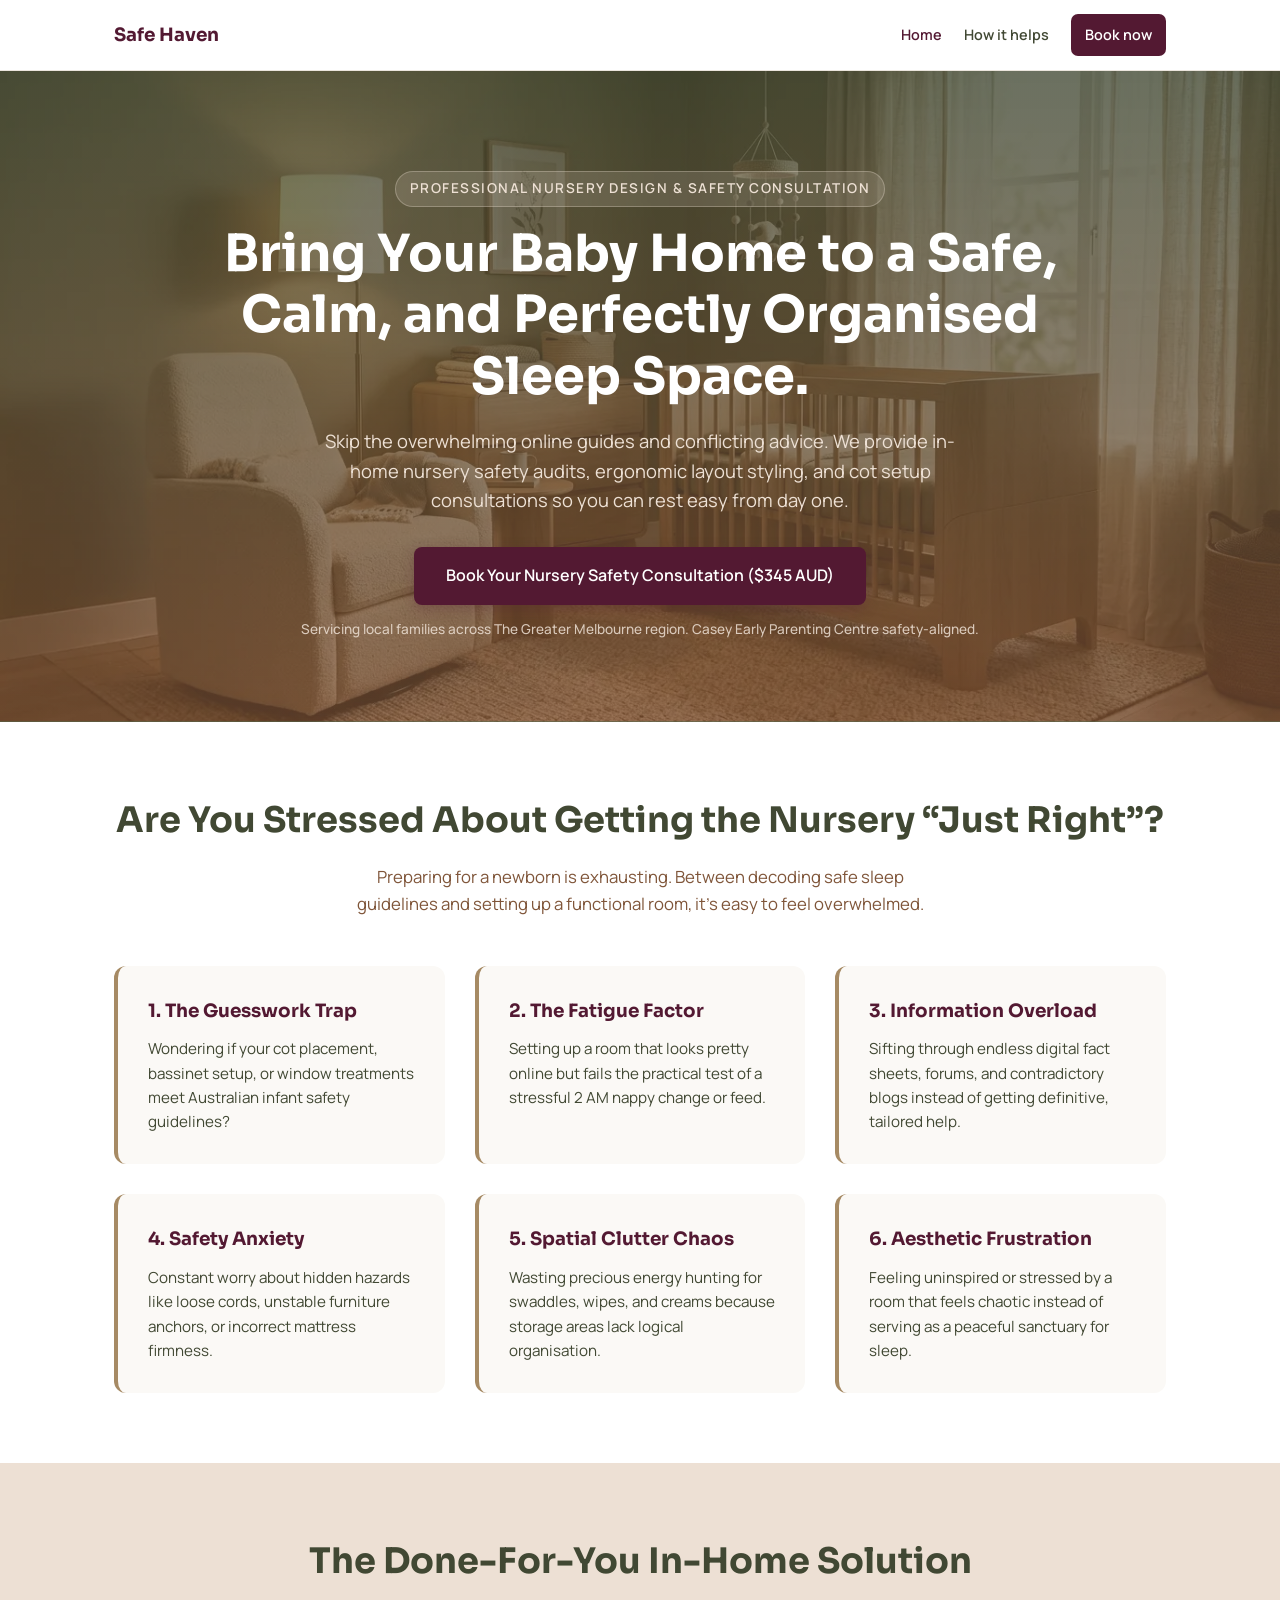
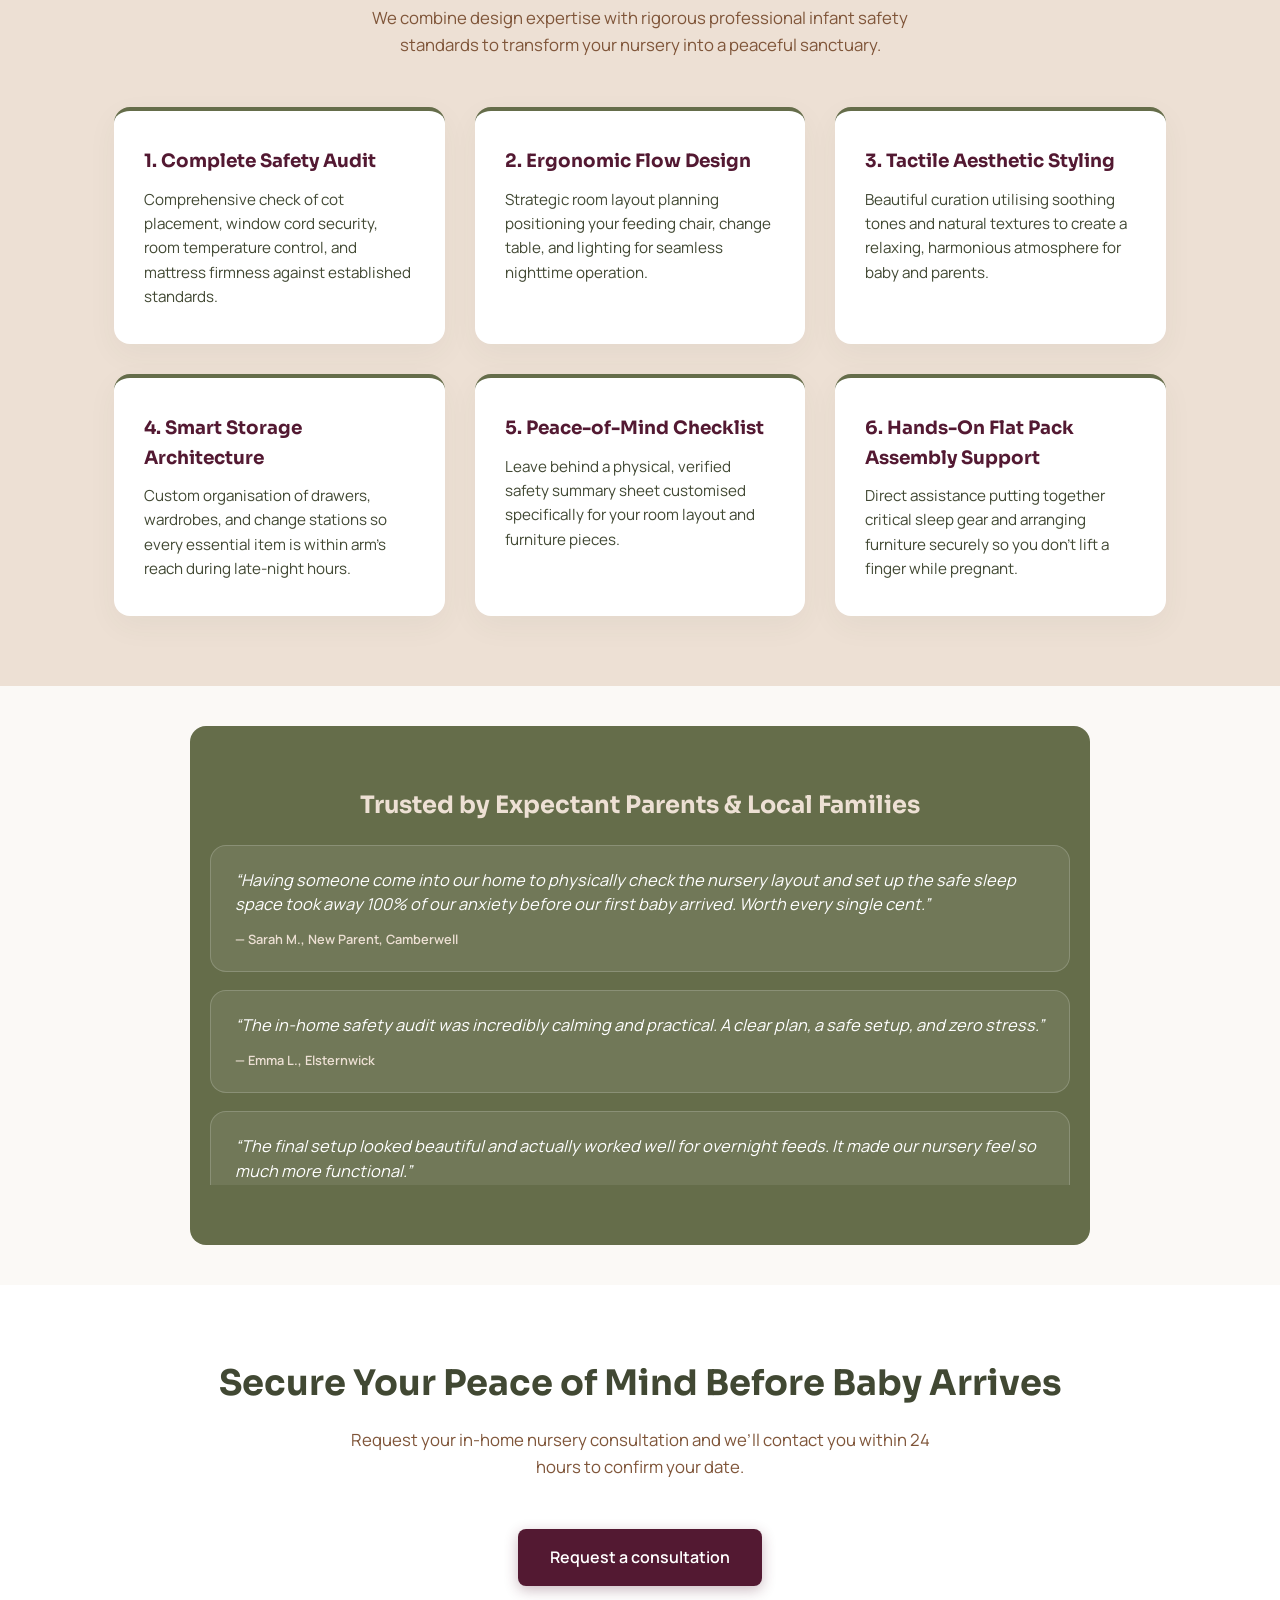
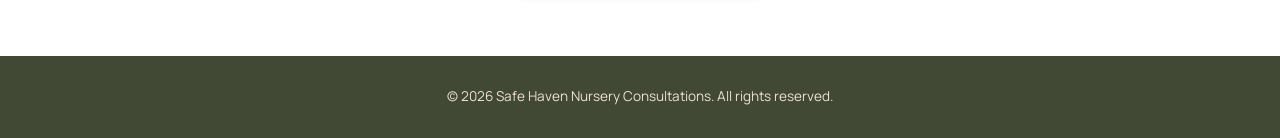
==== index.html @ fe95efe7 "Add files via upload" ====
<!DOCTYPE html>
<html lang="en">
<head>
  <meta charset="UTF-8">
  <meta name="viewport" content="width=device-width, initial-scale=1.0">
  <title>Safe Haven Nursery Setup | In-Home Newborn Sleep Space Consultations</title>
  <meta name="description" content="Expert in-home nursery safety audits and functional room styling for expectant parents in South East Melbourne. Sleep safe, live easy.">

  <script async src="https://www.googletagmanager.com/gtag/js?id=G-EQVXBV2MJQ"></script>
  <script type="application/ld+json">
  {
    "@context": "https://schema.org",
    "@type": "ProfessionalService",
    "name": "Safe Haven Nursery Consultations",
    "url": "https://www.safehavennursery.com.au",
    "logo": "https://www.safehavennursery.com.au/logo.png",
    "description": "Expert in-home nursery safety audits and functional room styling for expectant parents.",
    "address": {
      "@type": "PostalAddress",
      "streetAddress": "YOUR_STREET_ADDRESS",
      "addressLocality": "Clyde North",
      "addressRegion": "VIC",
      "postalCode": "3978",
      "addressCountry": "AU"
    },
    "contactPoint": {
      "@type": "ContactPoint",
      "contactType": "customer service",
      "email": "hello@safehavennursery.com.au"
    },
    "areaServed": { "@type": "AdministrativeArea", "name": "South East Melbourne" }
  }
  </script>
  <link rel="preconnect" href="https://fonts.googleapis.com">
  <link rel="preconnect" href="https://fonts.gstatic.com" crossorigin>
  <link href="https://fonts.googleapis.com/css2?family=Manrope:wght@400;500;600;700&family=Sora:wght@400;600;700&display=swap" rel="stylesheet">
  <link rel="stylesheet" href="/CSS/styles.css">
  <script src="/JS/script.js" defer></script>
</head>
<body>
  <header class="site-header">
    <div class="container nav-wrap">
      <a class="brand" href="index.html" aria-label="Safe Haven home">Safe Haven</a>
      <nav aria-label="Main navigation">
        <a href="index.html" aria-current="page">Home</a>
        <a href="#how-it-helps">How it helps</a>
        <a class="nav-book" href="booking.html">Book now</a>
      </nav>
    </div>
  </header>

  <main>
    <section class="hero-section" style="background: linear-gradient(to bottom, rgba(65, 72, 51, .78), rgba(127, 85, 57, .68)), url('assets/SafeHavenNurseryConsultant-Hero1.webp') center/cover no-repeat;">
      <div class="container">
        <span class="eyebrow">Professional Nursery Design &amp; Safety Consultation</span>
        <h1>Bring Your Baby Home to a Safe, Calm, and Perfectly Organised Sleep Space.</h1>
        <p>Skip the overwhelming online guides and conflicting advice. We provide in-home nursery safety audits, ergonomic layout styling, and cot setup consultations so you can rest easy from day one.</p>
        <a href="booking.html" class="cta-button">Book Your Nursery Safety Consultation ($345 AUD)</a>
        <span class="micro-copy">Servicing local families across The Greater Melbourne region. Casey Early Parenting Centre safety-aligned.</span>
      </div>
    </section>

    <section class="agitation-section" id="how-it-helps">
      <div class="container">
        <h2 class="section-title">Are You Stressed About Getting the Nursery “Just Right”?</h2>
        <p class="section-subtitle">Preparing for a newborn is exhausting. Between decoding safe sleep guidelines and setting up a functional room, it’s easy to feel overwhelmed.</p>
        <div class="cards-grid">
          <article class="agitation-card"><h3>1. The Guesswork Trap</h3><p>Wondering if your cot placement, bassinet setup, or window treatments meet Australian infant safety guidelines?</p></article>
          <article class="agitation-card"><h3>2. The Fatigue Factor</h3><p>Setting up a room that looks pretty online but fails the practical test of a stressful 2 AM nappy change or feed.</p></article>
          <article class="agitation-card"><h3>3. Information Overload</h3><p>Sifting through endless digital fact sheets, forums, and contradictory blogs instead of getting definitive, tailored help.</p></article>
          <article class="agitation-card"><h3>4. Safety Anxiety</h3><p>Constant worry about hidden hazards like loose cords, unstable furniture anchors, or incorrect mattress firmness.</p></article>
          <article class="agitation-card"><h3>5. Spatial Clutter Chaos</h3><p>Wasting precious energy hunting for swaddles, wipes, and creams because storage areas lack logical organisation.</p></article>
          <article class="agitation-card"><h3>6. Aesthetic Frustration</h3><p>Feeling uninspired or stressed by a room that feels chaotic instead of serving as a peaceful sanctuary for sleep.</p></article>
        </div>
      </div>
    </section>

    <section class="solution-section">
      <div class="container">
        <h2 class="section-title">The Done-For-You In-Home Solution</h2>
        <p class="section-subtitle">We combine design expertise with rigorous professional infant safety standards to transform your nursery into a peaceful sanctuary.</p>
        <div class="cards-grid">
          <article class="solution-card"><h3>1. Complete Safety Audit</h3><p>Comprehensive check of cot placement, window cord security, room temperature control, and mattress firmness against established standards.</p></article>
          <article class="solution-card"><h3>2. Ergonomic Flow Design</h3><p>Strategic room layout planning positioning your feeding chair, change table, and lighting for seamless nighttime operation.</p></article>
          <article class="solution-card"><h3>3. Tactile Aesthetic Styling</h3><p>Beautiful curation utilising soothing tones and natural textures to create a relaxing, harmonious atmosphere for baby and parents.</p></article>
          <article class="solution-card"><h3>4. Smart Storage Architecture</h3><p>Custom organisation of drawers, wardrobes, and change stations so every essential item is within arm’s reach during late-night hours.</p></article>
          <article class="solution-card"><h3>5. Peace-of-Mind Checklist</h3><p>Leave behind a physical, verified safety summary sheet customised specifically for your room layout and furniture pieces.</p></article>
          <article class="solution-card"><h3>6. Hands-On Flat Pack Assembly Support</h3><p>Direct assistance putting together critical sleep gear and arranging furniture securely so you don’t lift a finger while pregnant.</p></article>
        </div>
      </div>
    </section>

    <div class="container">
      <section class="trust-stack">
        <h2>Trusted by Expectant Parents &amp; Local Families</h2>
        <div class="trust-marquee" aria-label="Customer testimonials">
          <div class="trust-track">
            <article class="trust-quote">
              <blockquote>“Having someone come into our home to physically check the nursery layout and set up the safe sleep space took away 100% of our anxiety before our first baby arrived. Worth every single cent.”</blockquote>
              <cite>— Sarah M., New Parent, Camberwell</cite>
            </article>
            <article class="trust-quote">
              <blockquote>“The in-home safety audit was incredibly calming and practical. A clear plan, a safe setup, and zero stress.”</blockquote>
              <cite>— Emma L., Elsternwick</cite>
            </article>
            <article class="trust-quote">
              <blockquote>“The final setup looked beautiful and actually worked well for overnight feeds. It made our nursery feel so much more functional.”</blockquote>
              <cite>— Chloe R., Hampton</cite>
            </article>
            <article class="trust-quote">
              <blockquote>“I finally felt confident that our room was set up safely and beautifully. It was the best decision we made before baby arrived.”</blockquote>
              <cite>— Jessica T., Bonbeach</cite>
            </article>
            <article class="trust-quote">
              <blockquote>“Having someone come into our home to physically check the nursery layout and set up the safe sleep space took away our anxiety before our first baby arrived.”</blockquote>
              <cite>— Sarah & Mark, New Parents, Pakenham</cite>
            </article>
            <article class="trust-quote">
              <blockquote>“The in-home safety audit was incredibly calming and practical. We have a clear plan, a safe setup, and zero stress.”</blockquote>
              <cite>— Heather F., Chadstone</cite>
            </article>
            <article class="trust-quote">
              <blockquote>“The final setup looked beautiful and actually worked for overnight feeds. It made our nursery feel so much more functional.”</blockquote>
              <cite>— Casey O., Clyde</cite>
            </article>
            <article class="trust-quote">
              <blockquote>“I finally felt confident that our room was set up safely and beautifully. It was the best decision we made before baby arrived.”</blockquote>
              <cite>— Jessica T., Berwick</cite>
            </article>
          </div>
        </div>
      </section>
    </div>

    <section class="cta-section">
      <div class="container">
        <h2 class="section-title">Secure Your Peace of Mind Before Baby Arrives</h2>
        <p class="section-subtitle">Request your in-home nursery consultation and we’ll contact you within 24 hours to confirm your date.</p>
        <a href="booking.html" class="cta-button">Request a consultation</a>
      </div>
    </section>
  </main>

  <footer><div class="container"><p>&copy; 2026 Safe Haven Nursery Consultations. All rights reserved.</p></div></footer>
</body>
</html>
---- CSS/styles.css ----
:root {
  --coffee-bean: #7f5539;
  --camel: #a68a64;
  --almond-cream: #ede0d4;
  --dusty-olive: #656d4a;
  --ebony: #414833;
  --bg-light: #fbf9f6;
  --white: #ffffff;
  --transition: all 0.3s ease;
}

* { box-sizing: border-box; margin: 0; padding: 0; }
html { scroll-behavior: smooth; }
body { font-family: 'Manrope', sans-serif, -apple-system, sans-serif; background: var(--bg-light); color: var(--ebony); line-height: 1.6; -webkit-font-smoothing: antialiased; }
h1, h2, h3 { font-family: 'Sora', sans-serif; color: var(--ebony); font-weight: 700; }
a { color: inherit; text-decoration: none; }
.container { max-width: 1100px; margin: 0 auto; padding: 0 24px; }
.narrow { max-width: 680px; }

.site-header { background: var(--white); border-bottom: 1px solid rgba(166, 138, 100, .22); }
.nav-wrap { display: flex; align-items: center; justify-content: space-between; min-height: 70px; gap: 24px; }
.brand { font-family: 'Sora', sans-serif; color: #531932; font-size: 1.15rem; font-weight: 700; }
nav { display: flex; align-items: center; gap: 22px; font-size: .9rem; font-weight: 600; }
nav a:not(.nav-book):hover, nav a[aria-current='page']:not(.nav-book) { color: #531932; }
.nav-book { background: #531932; color: var(--white); padding: 9px 14px; border-radius: 7px; }
.nav-book:hover { background: var(--ebony); }

.hero-section { background: linear-gradient(to bottom, rgba(65, 72, 51, .78), rgba(127, 85, 57, .68)), url('https://images.unsplash.com/photo-1586023492125-27b2c045efd7?auto=format&fit=crop&w=1920&q=80') center/cover no-repeat; border-bottom: 1px solid rgba(166, 138, 100, .3); color: var(--white); padding: 100px 0 80px; text-align: center; }
.eyebrow { display: inline-block; background: rgba(237, 224, 212, .15); border: 1px solid rgba(237, 224, 212, .3); border-radius: 50px; color: var(--almond-cream); font-size: .85rem; font-weight: 600; letter-spacing: 1.5px; margin-bottom: 16px; padding: 6px 14px; text-transform: uppercase; }
.hero-section h1 { color: var(--white); font-size: clamp(2rem, 4vw, 3.2rem); line-height: 1.2; margin: 0 auto 20px; max-width: 850px; }
.hero-section p { color: var(--almond-cream); font-size: 1.15rem; margin: 0 auto 32px; max-width: 650px; }
.cta-button { background: #531932; border-radius: 8px; box-shadow: 0 4px 14px rgba(83, 25, 50, .3); color: var(--white); display: inline-block; font-size: 1rem; font-weight: 600; padding: 16px 32px; transition: var(--transition); }
.cta-button:hover { background: var(--ebony); transform: translateY(-2px); }
.micro-copy { color: var(--almond-cream); display: block; font-size: .85rem; font-weight: 500; margin-top: 14px; opacity: .85; }

section { padding: 70px 0; }
.section-title { font-size: 2.2rem; margin-bottom: 16px; text-align: center; }
.section-subtitle { color: var(--coffee-bean); font-size: 1.05rem; margin: 0 auto 48px; max-width: 600px; text-align: center; }
.cards-grid { display: grid; gap: 30px; grid-template-columns: repeat(auto-fit, minmax(310px, 1fr)); }
.agitation-section, .cta-section { background: var(--white); }
.agitation-card { background: var(--bg-light); border-left: 4px solid var(--camel); border-radius: 12px; padding: 30px; transition: var(--transition); }
.agitation-card:hover, .solution-card:hover { transform: translateY(-3px); }
.agitation-card h3, .solution-card h3 { color: #531932; font-size: 1.15rem; margin-bottom: 12px; }
.agitation-card p, .solution-card p { font-size: .95rem; }
.solution-section { background: var(--almond-cream); }
.solution-card { background: var(--white); border-radius: 16px; border-top: 4px solid var(--dusty-olive); box-shadow: 0 10px 30px rgba(65, 72, 51, .05); padding: 35px 30px; transition: var(--transition); }
.trust-stack { background: var(--dusty-olive); border-radius: 16px; color: var(--white); margin: 40px auto; max-width: 900px; padding: 60px 20px; text-align: center; }
.trust-stack h2 { color: var(--almond-cream); font-size: 1.5rem; margin-bottom: 20px; }
.trust-marquee { height: 340px; margin-top: 18px; overflow: hidden; position: relative; }
.trust-track { display: flex; flex-direction: column; gap: 18px; animation: trustScroll 20s linear infinite; }
.trust-marquee:hover .trust-track { animation-play-state: paused; }
.trust-quote { background: rgba(255, 255, 255, 0.08); border: 1px solid rgba(255, 255, 255, 0.18); border-radius: 16px; padding: 22px 24px; text-align: left; }
.trust-quote blockquote { color: var(--white); font-size: 1.02rem; font-style: italic; line-height: 1.5; margin: 0 0 12px; }
.trust-quote cite { color: var(--almond-cream); display: block; font-size: .8rem; font-style: normal; font-weight: 600; }
@keyframes trustScroll { 0% { transform: translateY(0); } 100% { transform: translateY(-50%); } }
.cta-section { text-align: center; }

.booking-page { min-height: calc(100vh - 140px); }
.booking-intro { background: var(--almond-cream); padding-bottom: 54px; text-align: center; }
.booking-intro h1 { font-size: clamp(2rem, 4vw, 3rem); line-height: 1.2; margin-bottom: 16px; }
.booking-intro p { font-size: 1.05rem; }
.eyebrow-dark { background: rgba(127, 85, 57, .08); border-color: rgba(127, 85, 57, .2); color: var(--coffee-bean); }
.booking-form-section { padding-top: 54px; }
.booking-form { background: var(--white); border-radius: 16px; box-shadow: 0 15px 35px rgba(65, 72, 51, .08); padding: 40px; text-align: left; }
.form-group { margin-bottom: 20px; }
.form-group label { color: var(--ebony); display: block; font-size: .9rem; font-weight: 600; margin-bottom: 8px; }
.optional { color: var(--coffee-bean); font-weight: 500; }
.form-group input, .form-group textarea { background: var(--white); border: 1px solid rgba(166, 138, 100, .4); border-radius: 8px; color: var(--ebony); font-family: inherit; font-size: 1rem; outline: none; padding: 14px; transition: var(--transition); width: 100%; }
.form-group textarea { resize: vertical; }
.form-group input:focus, .form-group textarea:focus { border-color: var(--coffee-bean); box-shadow: 0 0 0 3px rgba(127, 85, 57, .15); }
.submit-btn { background: #531932; border: 0; border-radius: 8px; color: var(--white); cursor: pointer; font: inherit; font-size: 1rem; font-weight: 600; padding: 16px; transition: var(--transition); width: 100%; }
.submit-btn:hover { background: var(--ebony); }
.form-status { min-height: 1.6em; margin-top: 16px; text-align: center; }
.form-status.success { color: #3e6536; }
.form-status.error { color: #9a352c; }
.form-note { font-size: .85rem; margin: 18px auto 0; text-align: center; }
footer { background: var(--ebony); color: var(--almond-cream); font-size: .85rem; padding: 30px 0; text-align: center; }

@media (max-width: 600px) {
  .nav-wrap { min-height: 64px; }
  nav { gap: 12px; font-size: .8rem; }
  .brand { font-size: 1rem; }
  .nav-book { padding: 8px 10px; }
  .hero-section { padding: 76px 0 64px; }
  section { padding: 56px 0; }
  .section-title { font-size: 1.8rem; }
  .trust-marquee { height: 300px; }
  .trust-quote blockquote { font-size: .96rem; }
  .booking-form { padding: 28px 22px; }
}
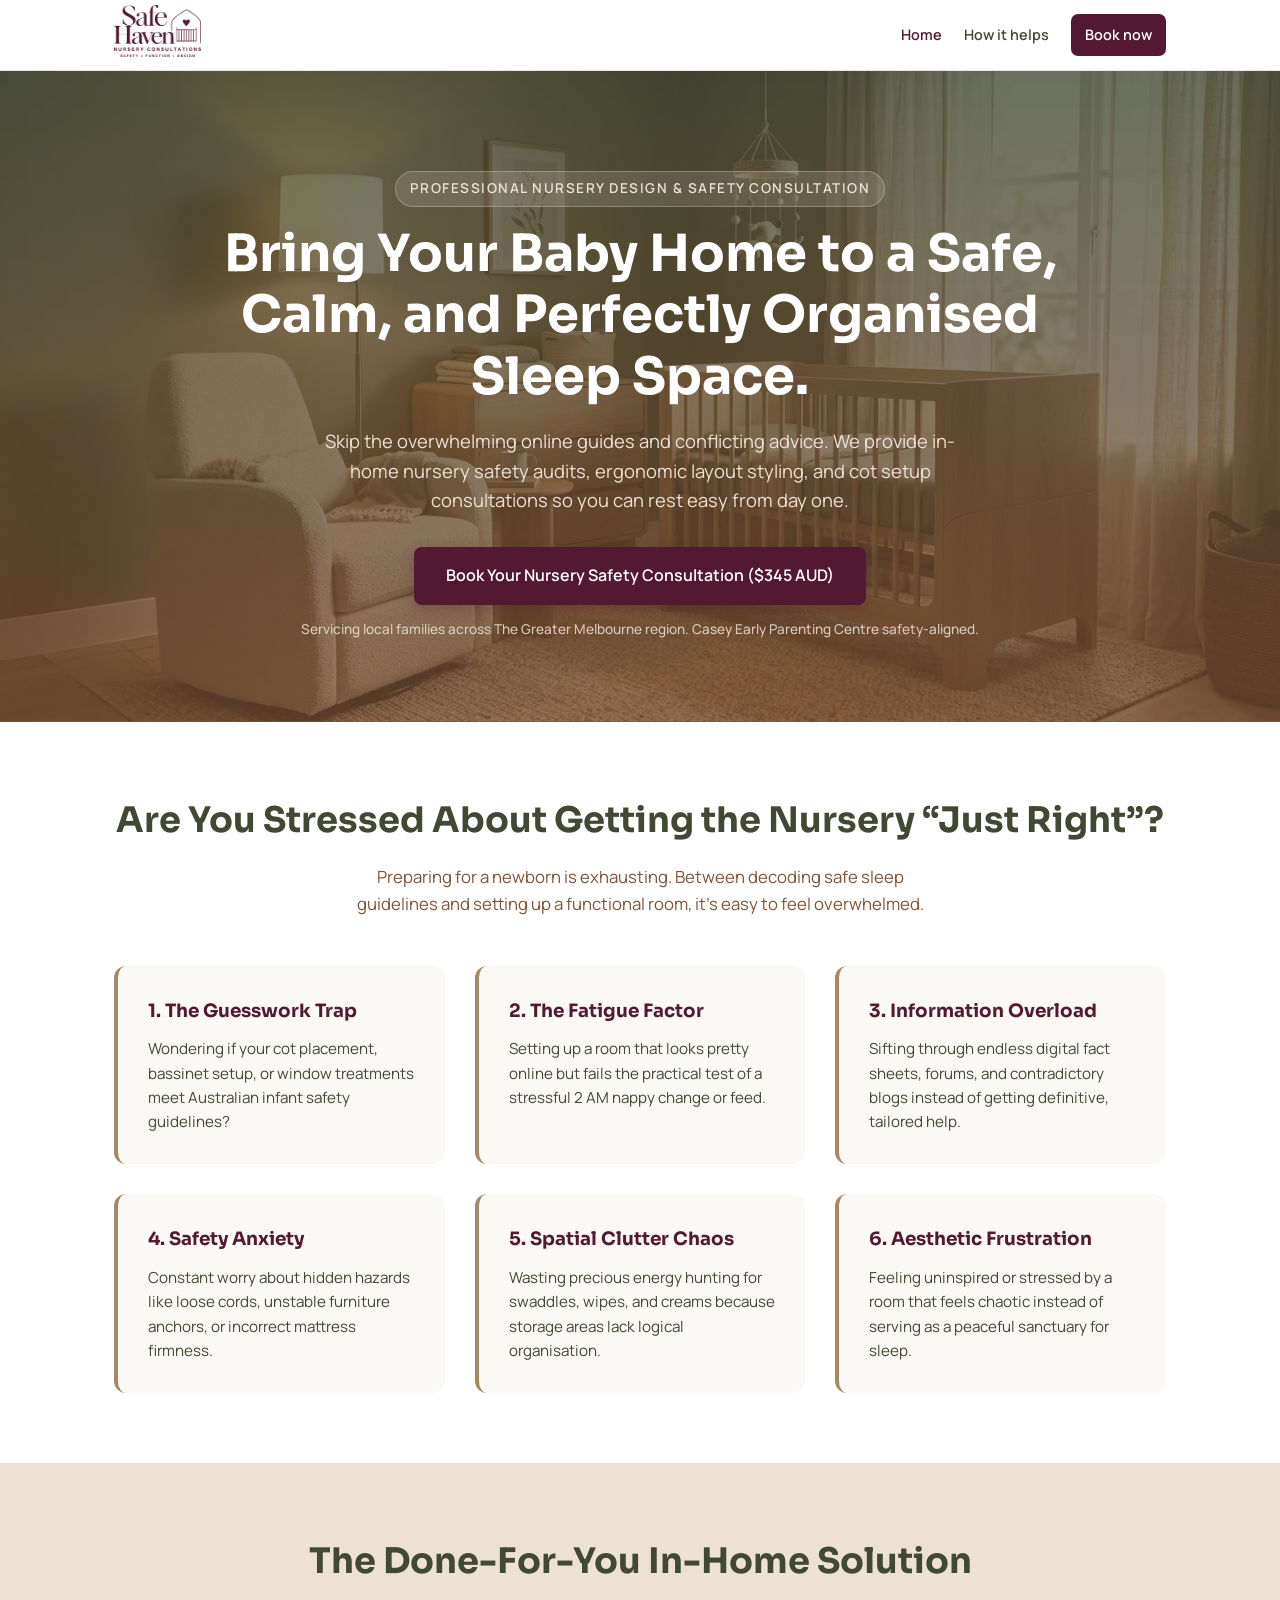
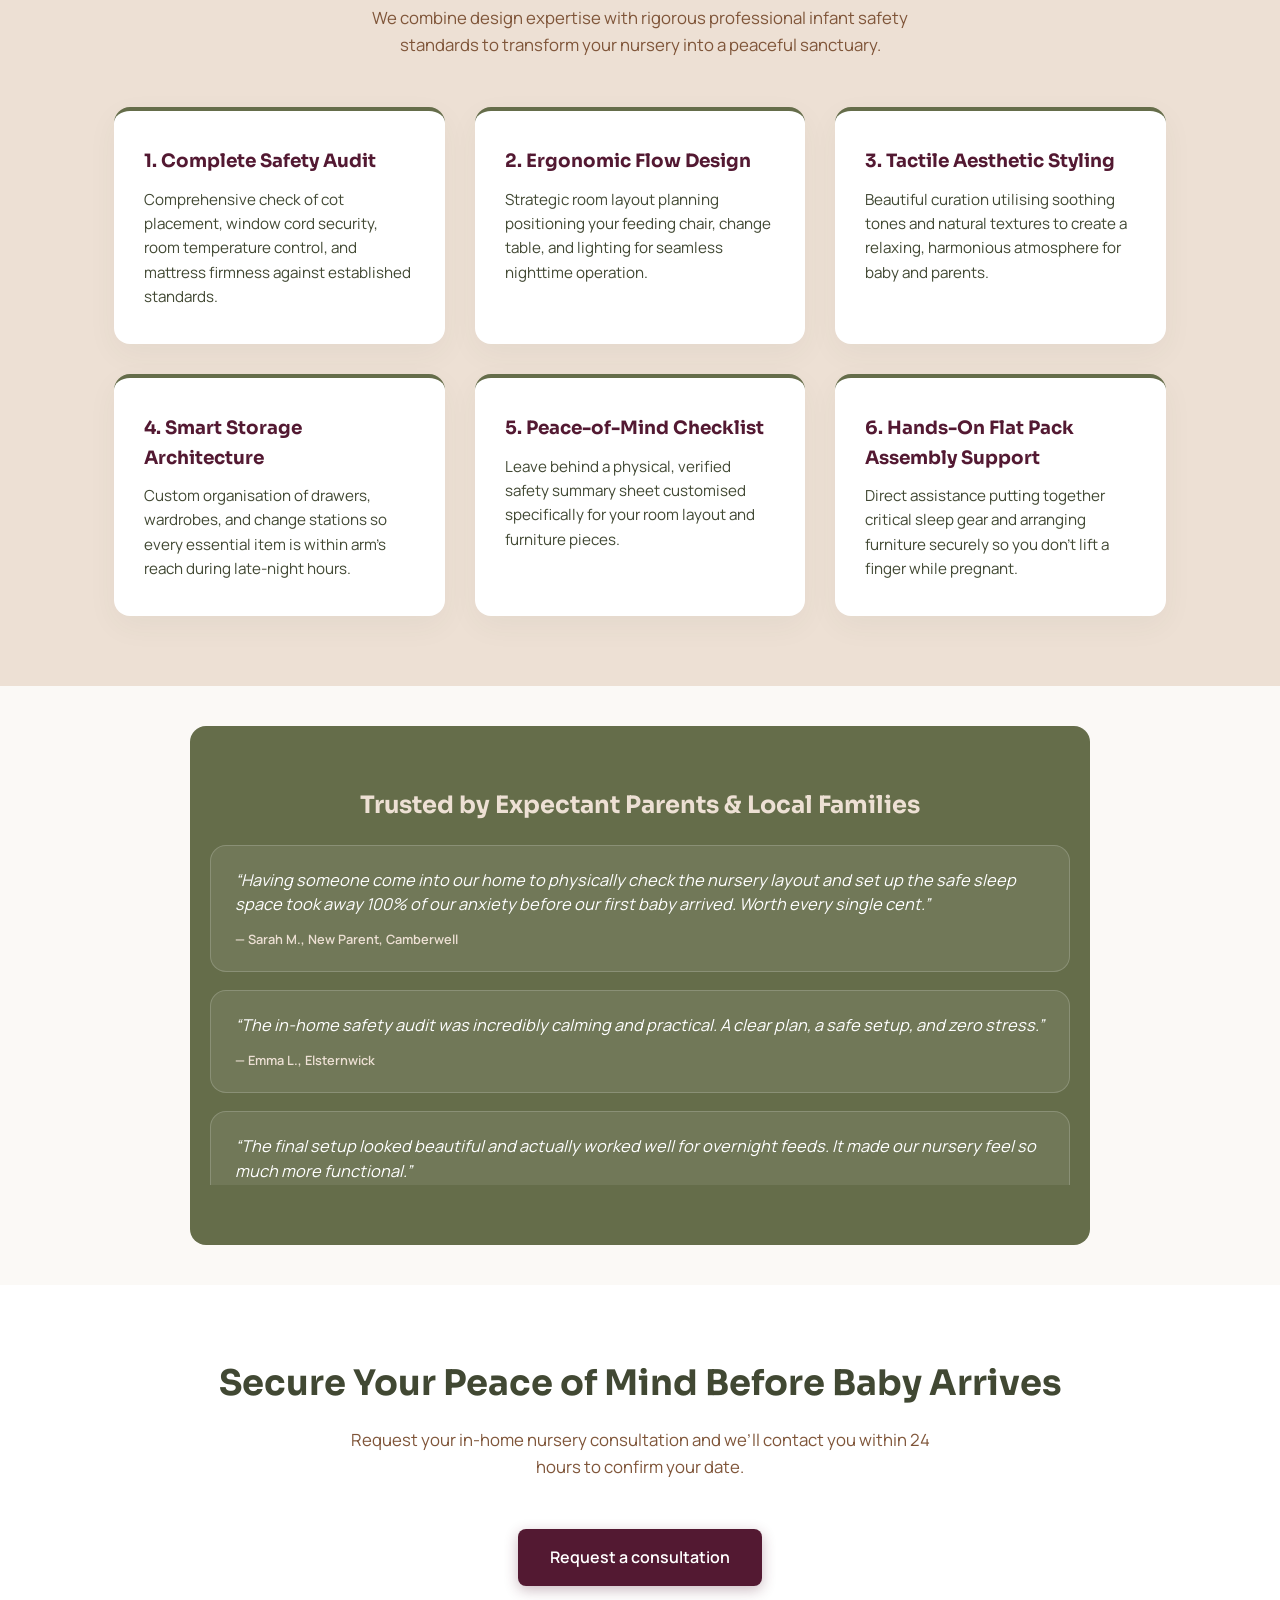
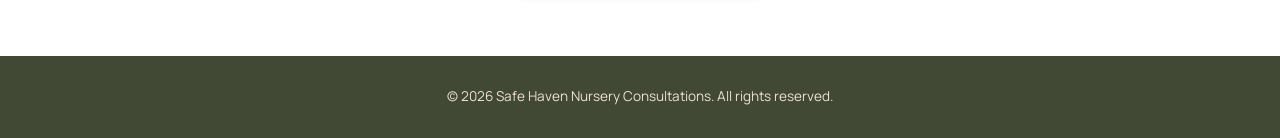
==== commit c17459a1: "Add files via upload" ====
--- a/index.html
+++ b/index.html
@@ -31,6 +31,7 @@
     "areaServed": { "@type": "AdministrativeArea", "name": "South East Melbourne" }
   }
   </script>
+  <link rel="icon" type="image/png" href="assets/SafeHavenNurseryConsultant-favicon.png">
   <link rel="preconnect" href="https://fonts.googleapis.com">
   <link rel="preconnect" href="https://fonts.gstatic.com" crossorigin>
   <link href="https://fonts.googleapis.com/css2?family=Manrope:wght@400;500;600;700&family=Sora:wght@400;600;700&display=swap" rel="stylesheet">
@@ -40,7 +41,9 @@
 <body>
   <header class="site-header">
     <div class="container nav-wrap">
-      <a class="brand" href="index.html" aria-label="Safe Haven home">Safe Haven</a>
+      <a class="brand" href="index.html" aria-label="Safe Haven home">
+        <img src="assets/SafeHavenNurseryConsultant-Logo.png" alt="Safe Haven logo" width="87" height="52">
+      </a>
       <nav aria-label="Main navigation">
         <a href="index.html" aria-current="page">Home</a>
         <a href="#how-it-helps">How it helps</a>
--- a/CSS/styles.css
+++ b/CSS/styles.css
@@ -77,10 +77,26 @@
 footer { background: var(--ebony); color: var(--almond-cream); font-size: .85rem; padding: 30px 0; text-align: center; }
 
 @media (max-width: 600px) {
-  .nav-wrap { min-height: 64px; }
-  nav { gap: 12px; font-size: .8rem; }
-  .brand { font-size: 1rem; }
-  .nav-book { padding: 8px 10px; }
+  .nav-wrap {
+    min-height: 64px;
+    gap: 10px;
+    padding: 8px 12px;
+  }
+
+  nav {
+    gap: 6px;
+    font-size: .72rem;
+    flex-wrap: nowrap;
+  }
+
+  .brand { font-size: .96rem; }
+
+  .nav-book {
+    padding: 7px 10px;
+    white-space: nowrap;
+    min-width: 0;
+  }
+
   .hero-section { padding: 76px 0 64px; }
   section { padding: 56px 0; }
   .section-title { font-size: 1.8rem; }
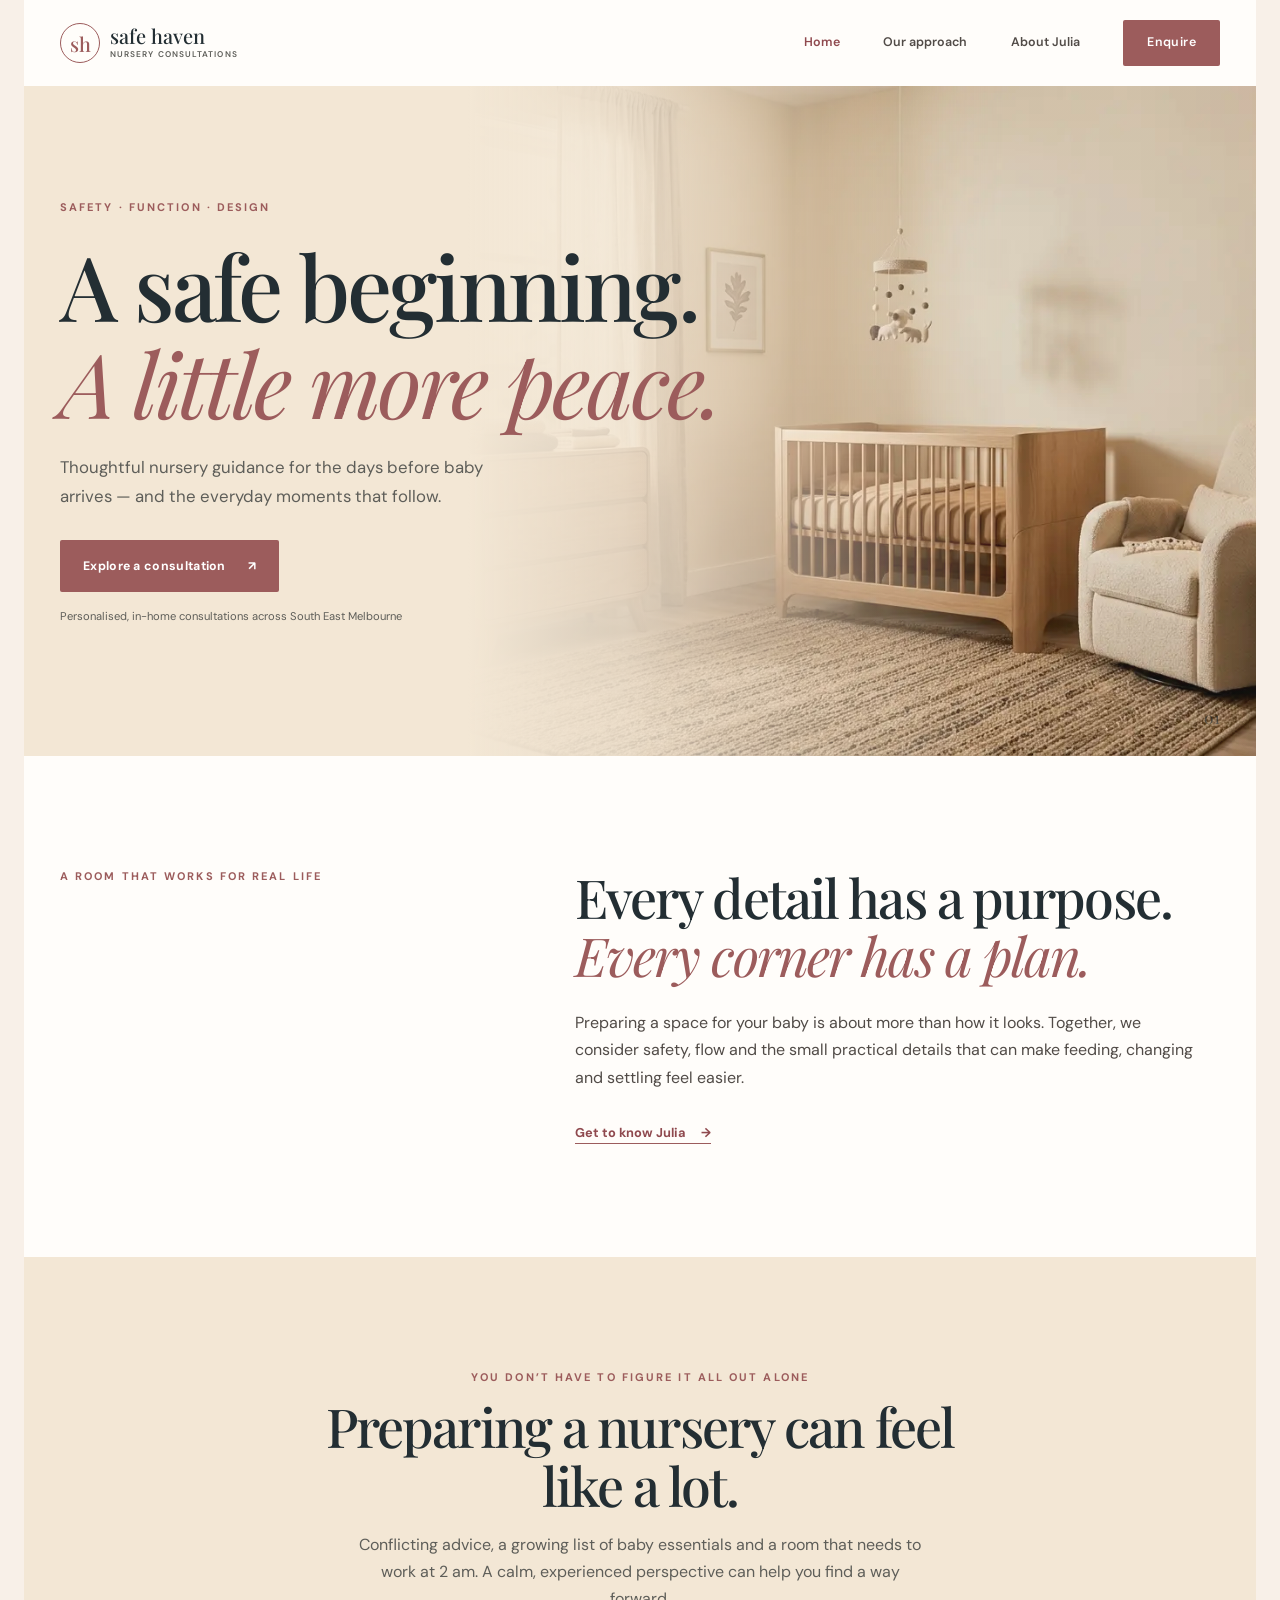
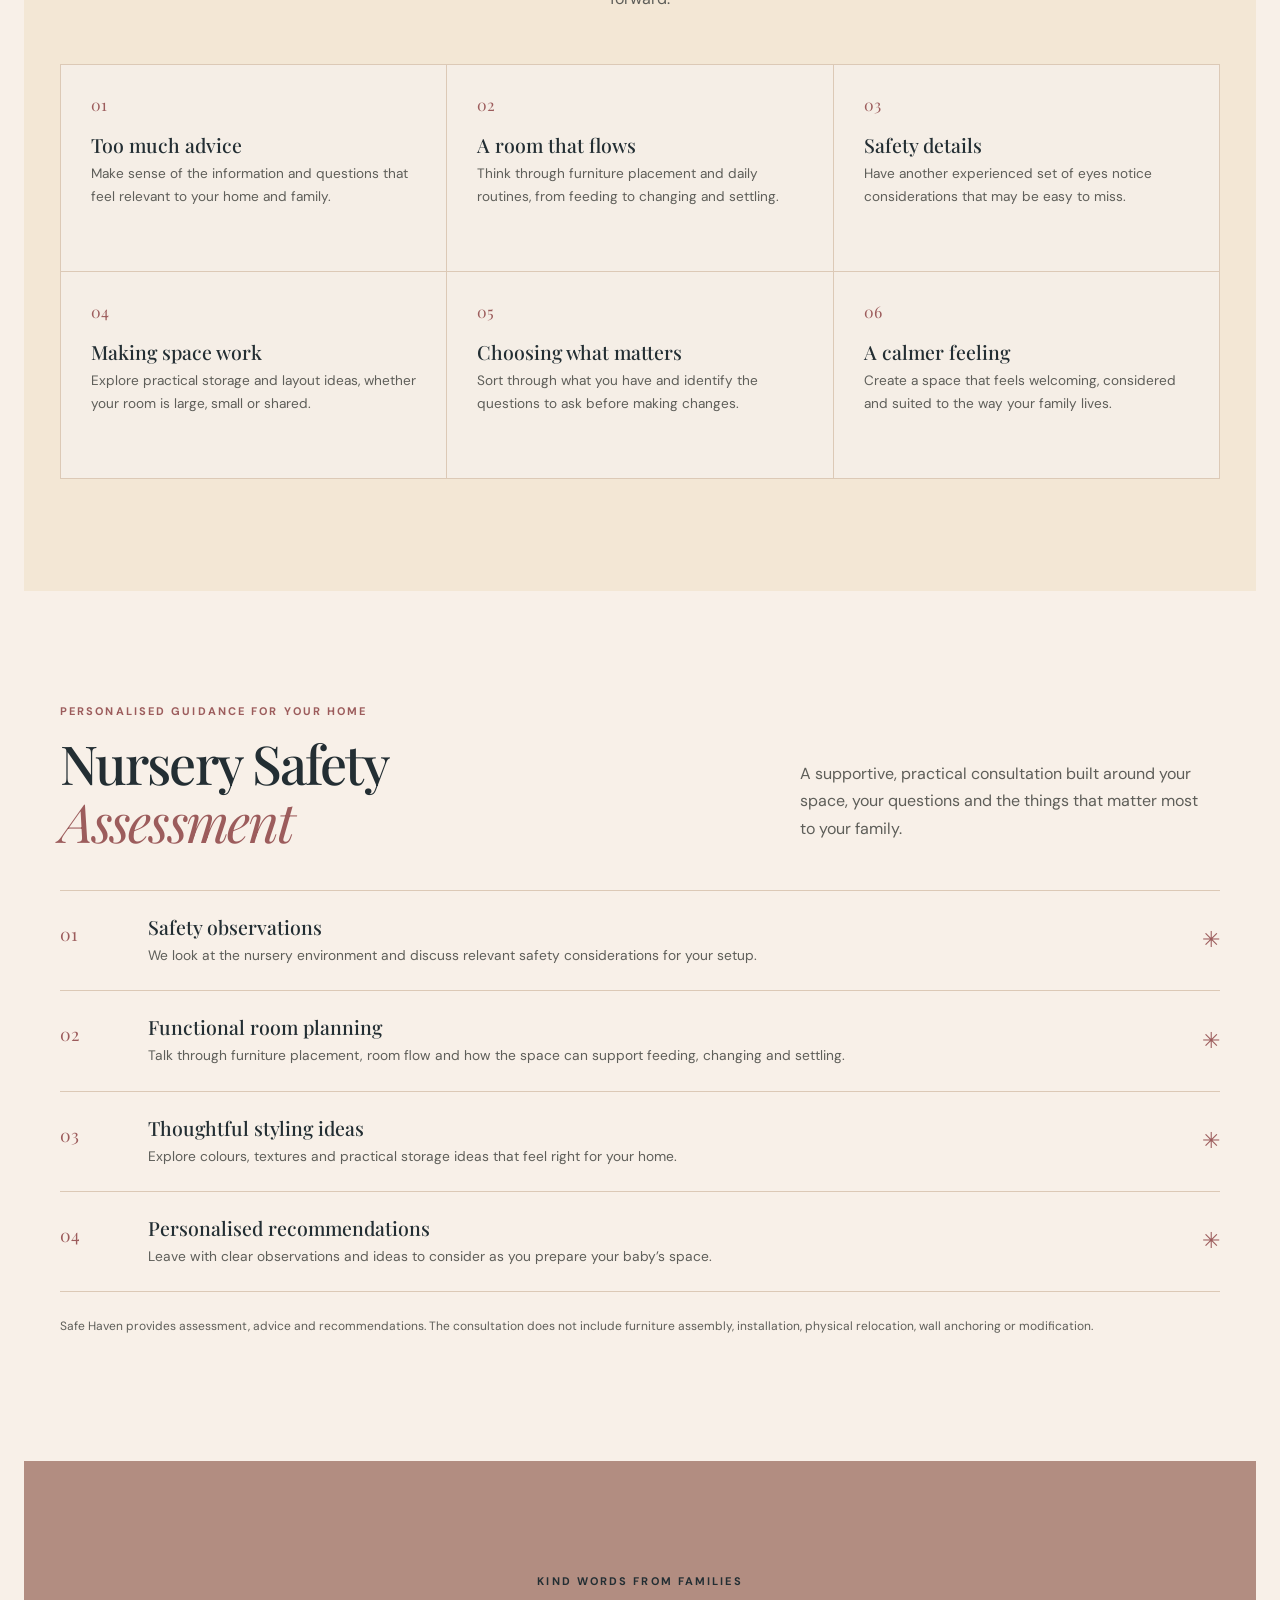
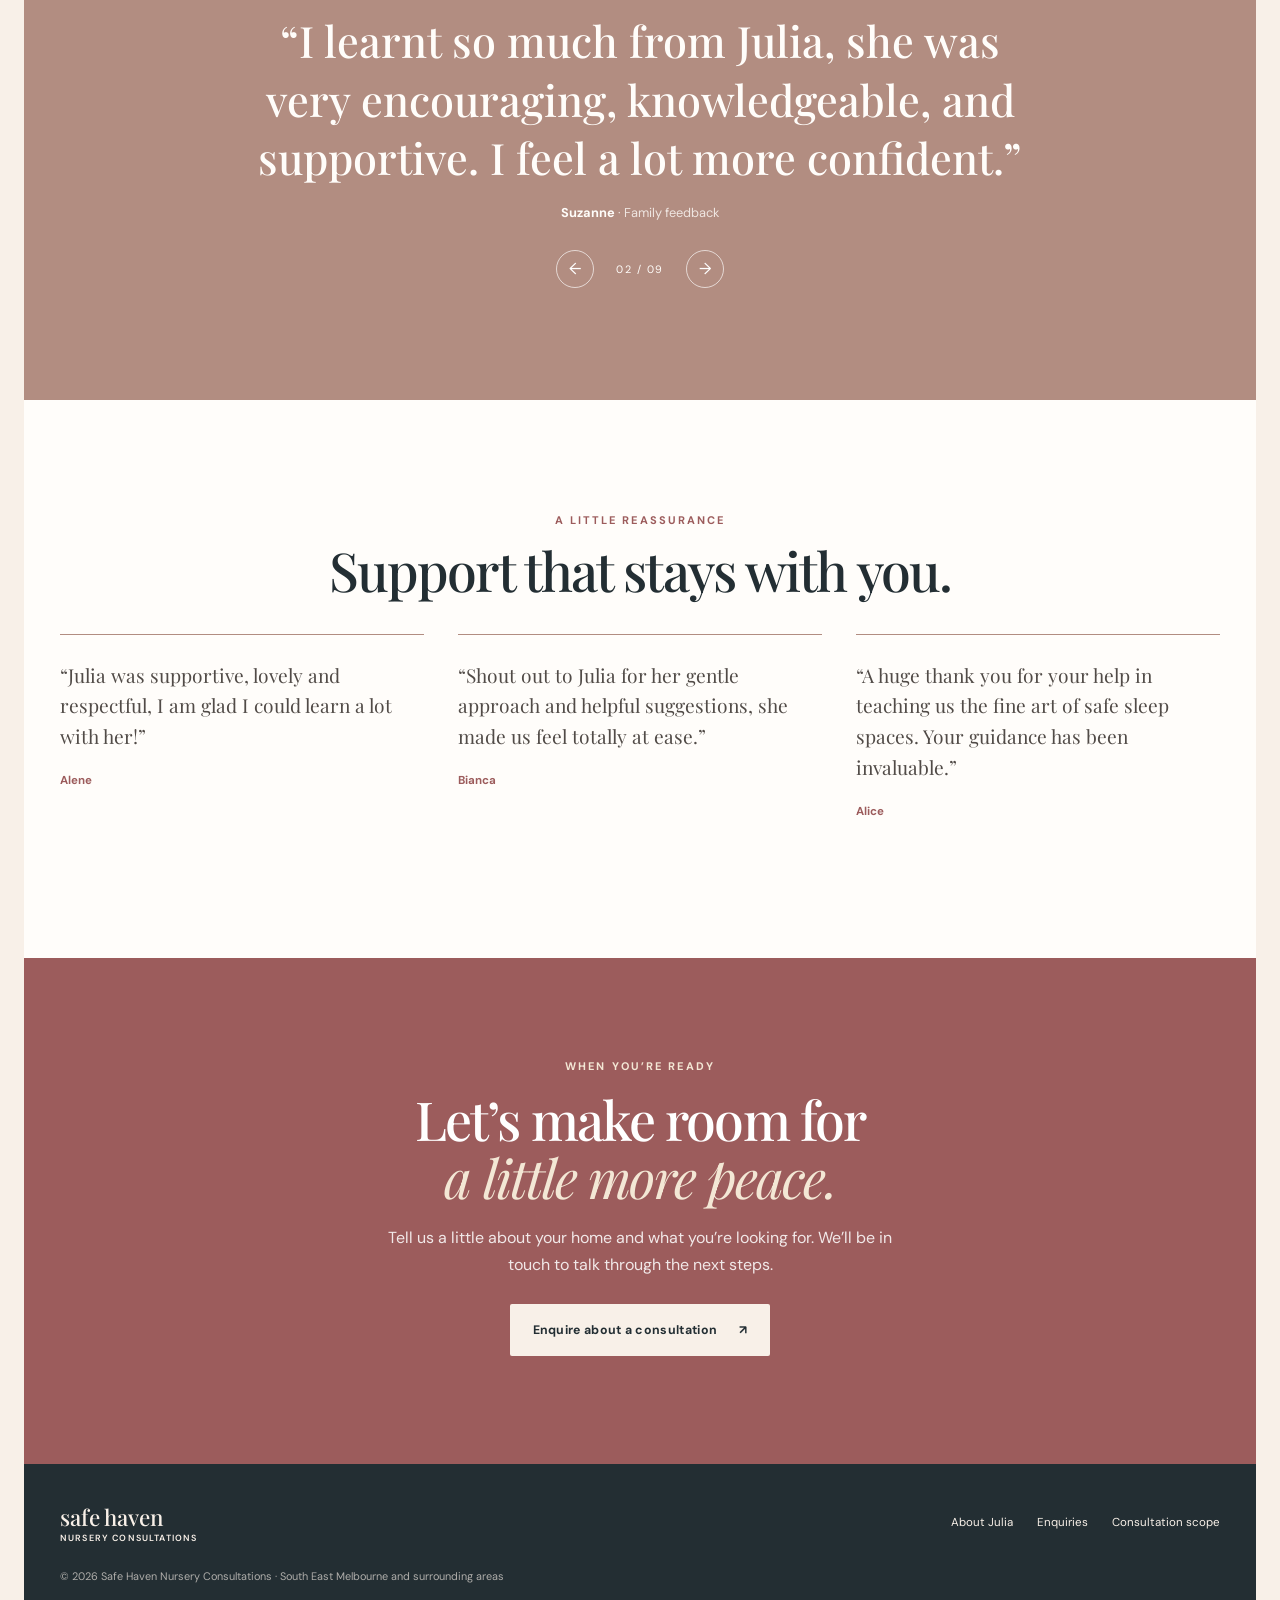
==== commit f7b58da4: "Add files via upload" ====
--- a/index.html
+++ b/index.html
@@ -1,149 +1,307 @@
-<!DOCTYPE html>
-<html lang="en">
-<head>
-  <meta charset="UTF-8">
-  <meta name="viewport" content="width=device-width, initial-scale=1.0">
-  <title>Safe Haven Nursery Setup | In-Home Newborn Sleep Space Consultations</title>
-  <meta name="description" content="Expert in-home nursery safety audits and functional room styling for expectant parents in South East Melbourne. Sleep safe, live easy.">
-
-  <script async src="https://www.googletagmanager.com/gtag/js?id=G-EQVXBV2MJQ"></script>
-  <script type="application/ld+json">
-  {
-    "@context": "https://schema.org",
-    "@type": "ProfessionalService",
-    "name": "Safe Haven Nursery Consultations",
-    "url": "https://www.safehavennursery.com.au",
-    "logo": "https://www.safehavennursery.com.au/logo.png",
-    "description": "Expert in-home nursery safety audits and functional room styling for expectant parents.",
-    "address": {
-      "@type": "PostalAddress",
-      "streetAddress": "YOUR_STREET_ADDRESS",
-      "addressLocality": "Clyde North",
-      "addressRegion": "VIC",
-      "postalCode": "3978",
-      "addressCountry": "AU"
-    },
-    "contactPoint": {
-      "@type": "ContactPoint",
-      "contactType": "customer service",
-      "email": "hello@safehavennursery.com.au"
-    },
-    "areaServed": { "@type": "AdministrativeArea", "name": "South East Melbourne" }
-  }
-  </script>
-  <link rel="icon" type="image/png" href="assets/SafeHavenNurseryConsultant-favicon.png">
-  <link rel="preconnect" href="https://fonts.googleapis.com">
-  <link rel="preconnect" href="https://fonts.gstatic.com" crossorigin>
-  <link href="https://fonts.googleapis.com/css2?family=Manrope:wght@400;500;600;700&family=Sora:wght@400;600;700&display=swap" rel="stylesheet">
-  <link rel="stylesheet" href="/CSS/styles.css">
-  <script src="/JS/script.js" defer></script>
-</head>
-<body>
-  <header class="site-header">
-    <div class="container nav-wrap">
-      <a class="brand" href="index.html" aria-label="Safe Haven home">
-        <img src="assets/SafeHavenNurseryConsultant-Logo.png" alt="Safe Haven logo" width="87" height="52">
-      </a>
-      <nav aria-label="Main navigation">
-        <a href="index.html" aria-current="page">Home</a>
-        <a href="#how-it-helps">How it helps</a>
-        <a class="nav-book" href="booking.html">Book now</a>
-      </nav>
-    </div>
-  </header>
-
-  <main>
-    <section class="hero-section" style="background: linear-gradient(to bottom, rgba(65, 72, 51, .78), rgba(127, 85, 57, .68)), url('assets/SafeHavenNurseryConsultant-Hero1.webp') center/cover no-repeat;">
-      <div class="container">
-        <span class="eyebrow">Professional Nursery Design &amp; Safety Consultation</span>
-        <h1>Bring Your Baby Home to a Safe, Calm, and Perfectly Organised Sleep Space.</h1>
-        <p>Skip the overwhelming online guides and conflicting advice. We provide in-home nursery safety audits, ergonomic layout styling, and cot setup consultations so you can rest easy from day one.</p>
-        <a href="booking.html" class="cta-button">Book Your Nursery Safety Consultation ($345 AUD)</a>
-        <span class="micro-copy">Servicing local families across The Greater Melbourne region. Casey Early Parenting Centre safety-aligned.</span>
+<!doctype html>
+<html lang="en-AU">
+  <head>
+    <meta charset="utf-8" />
+    <meta name="viewport" content="width=device-width, initial-scale=1" />
+    <meta name="theme-color" content="#f3e7d5" />
+    <meta
+      name="description"
+      content="Thoughtful nursery safety observations, room planning and practical guidance for families preparing to welcome a baby in South East Melbourne."
+    />
+    <title>Safe Haven | A safe beginning, a little more peace</title>
+    <link rel="icon" type="image/png" href="assets/safe-haven-mark.png" />
+    <link rel="preconnect" href="https://fonts.googleapis.com" />
+    <link rel="preconnect" href="https://fonts.gstatic.com" crossorigin />
+    <link
+      href="https://fonts.googleapis.com/css2?family=DM+Sans:wght@400;500;600;700&family=Playfair+Display:wght@400;500;600;700&display=swap"
+      rel="stylesheet"
+    />
+    <link rel="stylesheet" href="CSS/styles.css" />
+    <script src="JS/script.js" defer></script>
+  </head>
+  <body>
+    <a class="skip-link" href="#main">Skip to content</a>
+    <header class="site-header">
+      <div class="container nav-wrap">
+        <a class="brand" href="index.html" aria-label="Safe Haven home"
+          ><span class="brand-mark">sh</span
+          ><span>safe haven<small>nursery consultations</small></span></a
+        >
+        <button
+          class="menu-toggle"
+          type="button"
+          aria-expanded="false"
+          aria-controls="main-nav"
+        >
+          <span></span><span></span><span class="sr-only">Toggle menu</span>
+        </button>
+        <nav id="main-nav" aria-label="Main navigation">
+          <a href="index.html" aria-current="page">Home</a
+          ><a href="#approach">Our approach</a
+          ><a href="about.html">About Julia</a
+          ><a class="nav-cta" href="booking.html">Enquire</a>
+        </nav>
       </div>
-    </section>
-
-    <section class="agitation-section" id="how-it-helps">
-      <div class="container">
-        <h2 class="section-title">Are You Stressed About Getting the Nursery “Just Right”?</h2>
-        <p class="section-subtitle">Preparing for a newborn is exhausting. Between decoding safe sleep guidelines and setting up a functional room, it’s easy to feel overwhelmed.</p>
-        <div class="cards-grid">
-          <article class="agitation-card"><h3>1. The Guesswork Trap</h3><p>Wondering if your cot placement, bassinet setup, or window treatments meet Australian infant safety guidelines?</p></article>
-          <article class="agitation-card"><h3>2. The Fatigue Factor</h3><p>Setting up a room that looks pretty online but fails the practical test of a stressful 2 AM nappy change or feed.</p></article>
-          <article class="agitation-card"><h3>3. Information Overload</h3><p>Sifting through endless digital fact sheets, forums, and contradictory blogs instead of getting definitive, tailored help.</p></article>
-          <article class="agitation-card"><h3>4. Safety Anxiety</h3><p>Constant worry about hidden hazards like loose cords, unstable furniture anchors, or incorrect mattress firmness.</p></article>
-          <article class="agitation-card"><h3>5. Spatial Clutter Chaos</h3><p>Wasting precious energy hunting for swaddles, wipes, and creams because storage areas lack logical organisation.</p></article>
-          <article class="agitation-card"><h3>6. Aesthetic Frustration</h3><p>Feeling uninspired or stressed by a room that feels chaotic instead of serving as a peaceful sanctuary for sleep.</p></article>
-        </div>
+    </header>
+    <main id="main">
+      <section class="hero">
+        <div
+          class="hero-image"
+          role="img"
+          aria-label="A calm, warmly styled nursery with a cot and soft natural textures"
+        ></div>
+        <div class="hero-content container">
+          <p class="eyebrow">Safety · Function · Design</p>
+          <h1>A safe beginning.<br /><em>A little more peace.</em></h1>
+          <p class="hero-copy">
+            Thoughtful nursery guidance for the days before baby arrives — and
+            the everyday moments that follow.
+          </p>
+          <a class="button button-rose" href="booking.html"
+            >Explore a consultation <span aria-hidden="true">↗</span></a
+          >
+          <p class="hero-note">
+            Personalised, in-home consultations across South East Melbourne
+          </p>
+        </div>
+        <span class="hero-number" aria-hidden="true">01</span>
+      </section>
+
+      <section class="intro section-pad">
+        <div class="container intro-grid">
+          <p class="eyebrow">A room that works for real life</p>
+          <div>
+            <h2>
+              Every detail has a purpose.<br /><em>Every corner has a plan.</em>
+            </h2>
+            <p>
+              Preparing a space for your baby is about more than how it looks.
+              Together, we consider safety, flow and the small practical details
+              that can make feeding, changing and settling feel easier.
+            </p>
+            <a class="text-link" href="about.html"
+              >Get to know Julia <span aria-hidden="true">→</span></a
+            >
+          </div>
+        </div>
+      </section>
+
+      <section class="worries section-pad" id="approach">
+        <div class="container">
+          <div class="section-heading">
+            <p class="eyebrow">You don’t have to figure it all out alone</p>
+            <h2>Preparing a nursery can feel like a lot.</h2>
+            <p>
+              Conflicting advice, a growing list of baby essentials and a room
+              that needs to work at 2 am. A calm, experienced perspective can
+              help you find a way forward.
+            </p>
+          </div>
+          <div class="worry-grid">
+            <article>
+              <span>01</span>
+              <h3>Too much advice</h3>
+              <p>
+                Make sense of the information and questions that feel relevant
+                to your home and family.
+              </p>
+            </article>
+            <article>
+              <span>02</span>
+              <h3>A room that flows</h3>
+              <p>
+                Think through furniture placement and daily routines, from
+                feeding to changing and settling.
+              </p>
+            </article>
+            <article>
+              <span>03</span>
+              <h3>Safety details</h3>
+              <p>
+                Have another experienced set of eyes notice considerations that
+                may be easy to miss.
+              </p>
+            </article>
+            <article>
+              <span>04</span>
+              <h3>Making space work</h3>
+              <p>
+                Explore practical storage and layout ideas, whether your room is
+                large, small or shared.
+              </p>
+            </article>
+            <article>
+              <span>05</span>
+              <h3>Choosing what matters</h3>
+              <p>
+                Sort through what you have and identify the questions to ask
+                before making changes.
+              </p>
+            </article>
+            <article>
+              <span>06</span>
+              <h3>A calmer feeling</h3>
+              <p>
+                Create a space that feels welcoming, considered and suited to
+                the way your family lives.
+              </p>
+            </article>
+          </div>
+        </div>
+      </section>
+
+      <section class="service section-pad">
+        <div class="container service-top">
+          <div>
+            <p class="eyebrow">Personalised guidance for your home</p>
+            <h2>Nursery Safety<br /><em>Assessment</em></h2>
+          </div>
+          <p>
+            A supportive, practical consultation built around your space, your
+            questions and the things that matter most to your family.
+          </p>
+        </div>
+        <div class="container service-list">
+          <article>
+            <span class="service-index">01</span>
+            <div>
+              <h3>Safety observations</h3>
+              <p>
+                We look at the nursery environment and discuss relevant safety
+                considerations for your setup.
+              </p>
+            </div>
+            <span class="service-symbol">✳</span>
+          </article>
+          <article>
+            <span class="service-index">02</span>
+            <div>
+              <h3>Functional room planning</h3>
+              <p>
+                Talk through furniture placement, room flow and how the space
+                can support feeding, changing and settling.
+              </p>
+            </div>
+            <span class="service-symbol">✳</span>
+          </article>
+          <article>
+            <span class="service-index">03</span>
+            <div>
+              <h3>Thoughtful styling ideas</h3>
+              <p>
+                Explore colours, textures and practical storage ideas that feel
+                right for your home.
+              </p>
+            </div>
+            <span class="service-symbol">✳</span>
+          </article>
+          <article>
+            <span class="service-index">04</span>
+            <div>
+              <h3>Personalised recommendations</h3>
+              <p>
+                Leave with clear observations and ideas to consider as you
+                prepare your baby’s space.
+              </p>
+            </div>
+            <span class="service-symbol">✳</span>
+          </article>
+        </div>
+        <p class="container service-note">
+          Safe Haven provides assessment, advice and recommendations. The
+          consultation does not include furniture assembly, installation,
+          physical relocation, wall anchoring or modification.
+        </p>
+      </section>
+
+      <section class="quote-band section-pad">
+        <div class="container quote-wrap">
+          <p class="eyebrow">Kind words from families</p>
+          <blockquote>
+            “I learnt so much from Julia, she was very encouraging,
+            knowledgeable, and supportive. I feel a lot more confident.”
+          </blockquote>
+          <p class="quote-byline">Suzanne <span>· Family feedback</span></p>
+          <div class="quote-controls">
+            <button
+              type="button"
+              class="quote-prev"
+              aria-label="Previous feedback"
+            >
+              ←</button
+            ><span class="quote-count" aria-live="polite">02 / 09</span
+            ><button
+              type="button"
+              class="quote-next"
+              aria-label="Next feedback"
+            >
+              →
+            </button>
+          </div>
+        </div>
+      </section>
+
+      <section class="more-feedback section-pad">
+        <div class="container">
+          <div class="section-heading">
+            <p class="eyebrow">A little reassurance</p>
+            <h2>Support that stays with you.</h2>
+          </div>
+          <div class="feedback-grid">
+            <figure>
+              <blockquote>
+                “Julia was supportive, lovely and respectful, I am glad I could
+                learn a lot with her!”
+              </blockquote>
+              <figcaption>Alene</figcaption>
+            </figure>
+            <figure>
+              <blockquote>
+                “Shout out to Julia for her gentle approach and helpful
+                suggestions, she made us feel totally at ease.”
+              </blockquote>
+              <figcaption>Bianca</figcaption>
+            </figure>
+            <figure>
+              <blockquote>
+                “A huge thank you for your help in teaching us the fine art of
+                safe sleep spaces. Your guidance has been invaluable.”
+              </blockquote>
+              <figcaption>Alice</figcaption>
+            </figure>
+          </div>
+        </div>
+      </section>
+
+      <section class="closing-cta">
+        <div class="container">
+          <p class="eyebrow">When you’re ready</p>
+          <h2>Let’s make room for<br /><em>a little more peace.</em></h2>
+          <p>
+            Tell us a little about your home and what you’re looking for. We’ll
+            be in touch to talk through the next steps.
+          </p>
+          <a class="button button-light" href="booking.html"
+            >Enquire about a consultation <span aria-hidden="true">↗</span></a
+          >
+        </div>
+      </section>
+    </main>
+    <footer class="site-footer">
+      <div class="container footer-row">
+        <a class="footer-brand" href="index.html"
+          >safe haven <span>nursery consultations</span></a
+        >
+        <div class="footer-links">
+          <a href="about.html">About Julia</a
+          ><a href="booking.html">Enquiries</a
+          ><a href="service-terms.html">Consultation scope</a>
+        </div>
+        <p>
+          © <span data-year>2026</span> Safe Haven Nursery Consultations · South
+          East Melbourne and surrounding areas
+        </p>
       </div>
-    </section>
-
-    <section class="solution-section">
-      <div class="container">
-        <h2 class="section-title">The Done-For-You In-Home Solution</h2>
-        <p class="section-subtitle">We combine design expertise with rigorous professional infant safety standards to transform your nursery into a peaceful sanctuary.</p>
-        <div class="cards-grid">
-          <article class="solution-card"><h3>1. Complete Safety Audit</h3><p>Comprehensive check of cot placement, window cord security, room temperature control, and mattress firmness against established standards.</p></article>
-          <article class="solution-card"><h3>2. Ergonomic Flow Design</h3><p>Strategic room layout planning positioning your feeding chair, change table, and lighting for seamless nighttime operation.</p></article>
-          <article class="solution-card"><h3>3. Tactile Aesthetic Styling</h3><p>Beautiful curation utilising soothing tones and natural textures to create a relaxing, harmonious atmosphere for baby and parents.</p></article>
-          <article class="solution-card"><h3>4. Smart Storage Architecture</h3><p>Custom organisation of drawers, wardrobes, and change stations so every essential item is within arm’s reach during late-night hours.</p></article>
-          <article class="solution-card"><h3>5. Peace-of-Mind Checklist</h3><p>Leave behind a physical, verified safety summary sheet customised specifically for your room layout and furniture pieces.</p></article>
-          <article class="solution-card"><h3>6. Hands-On Flat Pack Assembly Support</h3><p>Direct assistance putting together critical sleep gear and arranging furniture securely so you don’t lift a finger while pregnant.</p></article>
-        </div>
-      </div>
-    </section>
-
-    <div class="container">
-      <section class="trust-stack">
-        <h2>Trusted by Expectant Parents &amp; Local Families</h2>
-        <div class="trust-marquee" aria-label="Customer testimonials">
-          <div class="trust-track">
-            <article class="trust-quote">
-              <blockquote>“Having someone come into our home to physically check the nursery layout and set up the safe sleep space took away 100% of our anxiety before our first baby arrived. Worth every single cent.”</blockquote>
-              <cite>— Sarah M., New Parent, Camberwell</cite>
-            </article>
-            <article class="trust-quote">
-              <blockquote>“The in-home safety audit was incredibly calming and practical. A clear plan, a safe setup, and zero stress.”</blockquote>
-              <cite>— Emma L., Elsternwick</cite>
-            </article>
-            <article class="trust-quote">
-              <blockquote>“The final setup looked beautiful and actually worked well for overnight feeds. It made our nursery feel so much more functional.”</blockquote>
-              <cite>— Chloe R., Hampton</cite>
-            </article>
-            <article class="trust-quote">
-              <blockquote>“I finally felt confident that our room was set up safely and beautifully. It was the best decision we made before baby arrived.”</blockquote>
-              <cite>— Jessica T., Bonbeach</cite>
-            </article>
-            <article class="trust-quote">
-              <blockquote>“Having someone come into our home to physically check the nursery layout and set up the safe sleep space took away our anxiety before our first baby arrived.”</blockquote>
-              <cite>— Sarah & Mark, New Parents, Pakenham</cite>
-            </article>
-            <article class="trust-quote">
-              <blockquote>“The in-home safety audit was incredibly calming and practical. We have a clear plan, a safe setup, and zero stress.”</blockquote>
-              <cite>— Heather F., Chadstone</cite>
-            </article>
-            <article class="trust-quote">
-              <blockquote>“The final setup looked beautiful and actually worked for overnight feeds. It made our nursery feel so much more functional.”</blockquote>
-              <cite>— Casey O., Clyde</cite>
-            </article>
-            <article class="trust-quote">
-              <blockquote>“I finally felt confident that our room was set up safely and beautifully. It was the best decision we made before baby arrived.”</blockquote>
-              <cite>— Jessica T., Berwick</cite>
-            </article>
-          </div>
-        </div>
-      </section>
-    </div>
-
-    <section class="cta-section">
-      <div class="container">
-        <h2 class="section-title">Secure Your Peace of Mind Before Baby Arrives</h2>
-        <p class="section-subtitle">Request your in-home nursery consultation and we’ll contact you within 24 hours to confirm your date.</p>
-        <a href="booking.html" class="cta-button">Request a consultation</a>
-      </div>
-    </section>
-  </main>
-
-  <footer><div class="container"><p>&copy; 2026 Safe Haven Nursery Consultations. All rights reserved.</p></div></footer>
-</body>
+    </footer>
+  </body>
 </html>
--- a/CSS/styles.css
+++ b/CSS/styles.css
@@ -1,106 +1,771 @@
 :root {
-  --coffee-bean: #7f5539;
-  --camel: #a68a64;
-  --almond-cream: #ede0d4;
-  --dusty-olive: #656d4a;
-  --ebony: #414833;
-  --bg-light: #fbf9f6;
-  --white: #ffffff;
-  --transition: all 0.3s ease;
-}
-
-* { box-sizing: border-box; margin: 0; padding: 0; }
-html { scroll-behavior: smooth; }
-body { font-family: 'Manrope', sans-serif, -apple-system, sans-serif; background: var(--bg-light); color: var(--ebony); line-height: 1.6; -webkit-font-smoothing: antialiased; }
-h1, h2, h3 { font-family: 'Sora', sans-serif; color: var(--ebony); font-weight: 700; }
-a { color: inherit; text-decoration: none; }
-.container { max-width: 1100px; margin: 0 auto; padding: 0 24px; }
-.narrow { max-width: 680px; }
-
-.site-header { background: var(--white); border-bottom: 1px solid rgba(166, 138, 100, .22); }
-.nav-wrap { display: flex; align-items: center; justify-content: space-between; min-height: 70px; gap: 24px; }
-.brand { font-family: 'Sora', sans-serif; color: #531932; font-size: 1.15rem; font-weight: 700; }
-nav { display: flex; align-items: center; gap: 22px; font-size: .9rem; font-weight: 600; }
-nav a:not(.nav-book):hover, nav a[aria-current='page']:not(.nav-book) { color: #531932; }
-.nav-book { background: #531932; color: var(--white); padding: 9px 14px; border-radius: 7px; }
-.nav-book:hover { background: var(--ebony); }
-
-.hero-section { background: linear-gradient(to bottom, rgba(65, 72, 51, .78), rgba(127, 85, 57, .68)), url('https://images.unsplash.com/photo-1586023492125-27b2c045efd7?auto=format&fit=crop&w=1920&q=80') center/cover no-repeat; border-bottom: 1px solid rgba(166, 138, 100, .3); color: var(--white); padding: 100px 0 80px; text-align: center; }
-.eyebrow { display: inline-block; background: rgba(237, 224, 212, .15); border: 1px solid rgba(237, 224, 212, .3); border-radius: 50px; color: var(--almond-cream); font-size: .85rem; font-weight: 600; letter-spacing: 1.5px; margin-bottom: 16px; padding: 6px 14px; text-transform: uppercase; }
-.hero-section h1 { color: var(--white); font-size: clamp(2rem, 4vw, 3.2rem); line-height: 1.2; margin: 0 auto 20px; max-width: 850px; }
-.hero-section p { color: var(--almond-cream); font-size: 1.15rem; margin: 0 auto 32px; max-width: 650px; }
-.cta-button { background: #531932; border-radius: 8px; box-shadow: 0 4px 14px rgba(83, 25, 50, .3); color: var(--white); display: inline-block; font-size: 1rem; font-weight: 600; padding: 16px 32px; transition: var(--transition); }
-.cta-button:hover { background: var(--ebony); transform: translateY(-2px); }
-.micro-copy { color: var(--almond-cream); display: block; font-size: .85rem; font-weight: 500; margin-top: 14px; opacity: .85; }
-
-section { padding: 70px 0; }
-.section-title { font-size: 2.2rem; margin-bottom: 16px; text-align: center; }
-.section-subtitle { color: var(--coffee-bean); font-size: 1.05rem; margin: 0 auto 48px; max-width: 600px; text-align: center; }
-.cards-grid { display: grid; gap: 30px; grid-template-columns: repeat(auto-fit, minmax(310px, 1fr)); }
-.agitation-section, .cta-section { background: var(--white); }
-.agitation-card { background: var(--bg-light); border-left: 4px solid var(--camel); border-radius: 12px; padding: 30px; transition: var(--transition); }
-.agitation-card:hover, .solution-card:hover { transform: translateY(-3px); }
-.agitation-card h3, .solution-card h3 { color: #531932; font-size: 1.15rem; margin-bottom: 12px; }
-.agitation-card p, .solution-card p { font-size: .95rem; }
-.solution-section { background: var(--almond-cream); }
-.solution-card { background: var(--white); border-radius: 16px; border-top: 4px solid var(--dusty-olive); box-shadow: 0 10px 30px rgba(65, 72, 51, .05); padding: 35px 30px; transition: var(--transition); }
-.trust-stack { background: var(--dusty-olive); border-radius: 16px; color: var(--white); margin: 40px auto; max-width: 900px; padding: 60px 20px; text-align: center; }
-.trust-stack h2 { color: var(--almond-cream); font-size: 1.5rem; margin-bottom: 20px; }
-.trust-marquee { height: 340px; margin-top: 18px; overflow: hidden; position: relative; }
-.trust-track { display: flex; flex-direction: column; gap: 18px; animation: trustScroll 20s linear infinite; }
-.trust-marquee:hover .trust-track { animation-play-state: paused; }
-.trust-quote { background: rgba(255, 255, 255, 0.08); border: 1px solid rgba(255, 255, 255, 0.18); border-radius: 16px; padding: 22px 24px; text-align: left; }
-.trust-quote blockquote { color: var(--white); font-size: 1.02rem; font-style: italic; line-height: 1.5; margin: 0 0 12px; }
-.trust-quote cite { color: var(--almond-cream); display: block; font-size: .8rem; font-style: normal; font-weight: 600; }
-@keyframes trustScroll { 0% { transform: translateY(0); } 100% { transform: translateY(-50%); } }
-.cta-section { text-align: center; }
-
-.booking-page { min-height: calc(100vh - 140px); }
-.booking-intro { background: var(--almond-cream); padding-bottom: 54px; text-align: center; }
-.booking-intro h1 { font-size: clamp(2rem, 4vw, 3rem); line-height: 1.2; margin-bottom: 16px; }
-.booking-intro p { font-size: 1.05rem; }
-.eyebrow-dark { background: rgba(127, 85, 57, .08); border-color: rgba(127, 85, 57, .2); color: var(--coffee-bean); }
-.booking-form-section { padding-top: 54px; }
-.booking-form { background: var(--white); border-radius: 16px; box-shadow: 0 15px 35px rgba(65, 72, 51, .08); padding: 40px; text-align: left; }
-.form-group { margin-bottom: 20px; }
-.form-group label { color: var(--ebony); display: block; font-size: .9rem; font-weight: 600; margin-bottom: 8px; }
-.optional { color: var(--coffee-bean); font-weight: 500; }
-.form-group input, .form-group textarea { background: var(--white); border: 1px solid rgba(166, 138, 100, .4); border-radius: 8px; color: var(--ebony); font-family: inherit; font-size: 1rem; outline: none; padding: 14px; transition: var(--transition); width: 100%; }
-.form-group textarea { resize: vertical; }
-.form-group input:focus, .form-group textarea:focus { border-color: var(--coffee-bean); box-shadow: 0 0 0 3px rgba(127, 85, 57, .15); }
-.submit-btn { background: #531932; border: 0; border-radius: 8px; color: var(--white); cursor: pointer; font: inherit; font-size: 1rem; font-weight: 600; padding: 16px; transition: var(--transition); width: 100%; }
-.submit-btn:hover { background: var(--ebony); }
-.form-status { min-height: 1.6em; margin-top: 16px; text-align: center; }
-.form-status.success { color: #3e6536; }
-.form-status.error { color: #9a352c; }
-.form-note { font-size: .85rem; margin: 18px auto 0; text-align: center; }
-footer { background: var(--ebony); color: var(--almond-cream); font-size: .85rem; padding: 30px 0; text-align: center; }
-
-@media (max-width: 600px) {
+  --pale-oak: #dcc9b6;
+  --antique-white: #f3e7d5;
+  --linen: #f8f0e8;
+  --dusty-taupe: #b28d81;
+  --charcoal: #5e5e59;
+  --jet-black: #232e33;
+  --smoky-rose: #9c5c5c;
+  --burnt-rose: #8f494e;
+  --paper: #fffdfa;
+  --body: #514b47;
+  --serif: "Playfair Display", Georgia, serif;
+  --sans: "DM Sans", Arial, sans-serif;
+}
+* {
+  box-sizing: border-box;
+}
+html {
+  scroll-behavior: smooth;
+}
+body {
+  margin: 0;
+  padding: 0 clamp(12px, 2vw, 24px);
+  background: var(--linen);
+  color: var(--body);
+  font: 16px/1.7 var(--sans);
+  -webkit-font-smoothing: antialiased;
+}
+img {
+  max-width: 100%;
+}
+a {
+  color: inherit;
+  text-decoration: none;
+}
+button,
+input,
+textarea {
+  font: inherit;
+}
+.container {
+  width: min(1160px, calc(100% - 48px));
+  margin-inline: auto;
+}
+.section-pad {
+  padding: 112px 0;
+}
+.skip-link {
+  position: absolute;
+  top: -100px;
+  left: 20px;
+  z-index: 20;
+  background: var(--jet-black);
+  color: white;
+  padding: 10px 16px;
+}
+.skip-link:focus {
+  top: 12px;
+}
+.sr-only {
+  position: absolute;
+  width: 1px;
+  height: 1px;
+  overflow: hidden;
+  clip: rect(0, 0, 0, 0);
+  white-space: nowrap;
+}
+h1,
+h2,
+h3,
+p,
+blockquote {
+  margin-top: 0;
+}
+h1,
+h2,
+h3 {
+  color: var(--jet-black);
+}
+h1,
+h2 {
+  font: 500 clamp(2.5rem, 5.2vw, 4.7rem)/1.08 var(--serif);
+  letter-spacing: -0.035em;
+}
+h2 {
+  font-size: clamp(2.1rem, 4.2vw, 3.6rem);
+}
+h1 em,
+h2 em {
+  color: var(--smoky-rose);
+  font-weight: 400;
+}
+.eyebrow {
+  color: var(--smoky-rose);
+  font-size: 0.69rem;
+  font-weight: 700;
+  letter-spacing: 0.19em;
+  line-height: 1.5;
+  text-transform: uppercase;
+}
+.site-header {
+  position: relative;
+  z-index: 5;
+  background: var(--paper);
+}
+.nav-wrap {
+  display: flex;
+  align-items: center;
+  justify-content: space-between;
+  min-height: 86px;
+}
+.brand {
+  display: inline-flex;
+  align-items: center;
+  gap: 10px;
+  color: var(--jet-black);
+  font: 500 1.25rem/1 var(--serif);
+}
+.brand small {
+  display: block;
+  margin-top: 5px;
+  color: var(--charcoal);
+  font: 600 0.52rem/1 var(--sans);
+  letter-spacing: 0.13em;
+  text-transform: uppercase;
+}
+.brand-mark {
+  display: grid;
+  width: 40px;
+  height: 40px;
+  place-items: center;
+  border: 1px solid var(--smoky-rose);
+  border-radius: 50%;
+  color: var(--smoky-rose);
+  font: 500 1.25rem var(--serif);
+}
+nav {
+  display: flex;
+  align-items: center;
+  gap: clamp(20px, 3.4vw, 48px);
+  font-size: 0.78rem;
+  font-weight: 600;
+}
+nav a:not(.nav-cta):hover,
+nav a[aria-current="page"]:not(.nav-cta) {
+  color: var(--burnt-rose);
+}
+.nav-cta {
+  padding: 12px 24px;
+  border-radius: 2px;
+  background: var(--smoky-rose);
+  color: white;
+  letter-spacing: 0.03em;
+}
+.nav-cta:hover,
+.button-rose:hover {
+  background: var(--burnt-rose);
+}
+.menu-toggle {
+  display: none;
+  border: 0;
+  background: none;
+}
+.hero {
+  position: relative;
+  display: grid;
+  min-height: 670px;
+  align-items: center;
+  overflow: hidden;
+  background: var(--antique-white);
+}
+.hero-image {
+  position: absolute;
+  inset: 0 0 0 36%;
+  background:
+    linear-gradient(
+      90deg,
+      var(--antique-white) 0%,
+      rgba(243, 231, 213, 0.87) 20%,
+      rgba(243, 231, 213, 0.06) 68%
+    ),
+    url("../assets/SafeHavenNurseryConsultant-Hero2.webp") center 54% / cover
+      no-repeat;
+}
+.hero-content {
+  position: relative;
+  z-index: 1;
+  padding-top: 55px;
+  padding-bottom: 72px;
+}
+.hero h1 {
+  max-width: 680px;
+  margin: 22px 0;
+  font-size: clamp(3.3rem, 7vw, 6rem);
+}
+.hero-copy {
+  max-width: 430px;
+  margin-bottom: 30px;
+  color: var(--charcoal);
+  font-size: 1.05rem;
+}
+.button {
+  display: inline-flex;
+  min-height: 52px;
+  align-items: center;
+  justify-content: center;
+  gap: 22px;
+  padding: 13px 23px;
+  border: 0;
+  border-radius: 2px;
+  font-size: 0.77rem;
+  font-weight: 700;
+  letter-spacing: 0.025em;
+  transition:
+    background 0.2s,
+    transform 0.2s;
+  cursor: pointer;
+}
+.button:hover {
+  transform: translateY(-2px);
+}
+.button-rose {
+  background: var(--smoky-rose);
+  color: #fff;
+}
+.button-light {
+  background: var(--linen);
+  color: var(--jet-black);
+}
+.button-light:hover {
+  background: white;
+}
+.hero-note {
+  margin: 15px 0 0;
+  color: var(--charcoal);
+  font-size: 0.7rem;
+}
+.hero-number {
+  position: absolute;
+  right: max(24px, calc((100% - 1160px) / 2));
+  bottom: 28px;
+  color: rgba(35, 46, 51, 0.6);
+  font: 1rem var(--serif);
+}
+.intro {
+  background: var(--paper);
+}
+.intro-grid {
+  display: grid;
+  grid-template-columns: 0.75fr 1.25fr;
+  gap: 11%;
+  align-items: start;
+}
+.intro h2 {
+  margin-bottom: 25px;
+}
+.intro-grid > div > p {
+  max-width: 620px;
+}
+.text-link {
+  display: inline-block;
+  margin-top: 15px;
+  border-bottom: 1px solid var(--smoky-rose);
+  color: var(--burnt-rose);
+  font-size: 0.8rem;
+  font-weight: 700;
+}
+.text-link span {
+  padding-left: 12px;
+}
+.section-heading {
+  max-width: 680px;
+  margin: 0 auto 52px;
+  text-align: center;
+}
+.section-heading h2 {
+  margin: 12px 0 17px;
+}
+.section-heading > p:last-child {
+  max-width: 570px;
+  margin: auto;
+  color: var(--charcoal);
+}
+.worries {
+  background: var(--antique-white);
+}
+.worry-grid {
+  display: grid;
+  grid-template-columns: repeat(3, 1fr);
+  gap: 1px;
+  background: var(--pale-oak);
+  border: 1px solid var(--pale-oak);
+}
+.worry-grid article {
+  min-height: 206px;
+  padding: 27px 30px;
+  background: rgba(255, 253, 250, 0.72);
+}
+.worry-grid article > span {
+  color: var(--smoky-rose);
+  font: 1rem var(--serif);
+}
+.worry-grid h3,
+.service-list h3 {
+  margin: 13px 0 5px;
+  font: 500 1.22rem var(--serif);
+}
+.worry-grid p {
+  margin: 0;
+  color: var(--charcoal);
+  font-size: 0.85rem;
+  line-height: 1.65;
+}
+.service {
+  background: var(--linen);
+}
+.service-top {
+  display: grid;
+  grid-template-columns: 1fr 0.7fr;
+  gap: 12%;
+  align-items: end;
+  margin-bottom: 40px;
+}
+.service-top h2 {
+  margin: 14px 0 0;
+}
+.service-top > p {
+  max-width: 400px;
+  margin-bottom: 8px;
+  color: var(--charcoal);
+}
+.service-list {
+  border-top: 1px solid var(--pale-oak);
+}
+.service-list article {
+  display: grid;
+  grid-template-columns: 70px 1fr auto;
+  gap: 18px;
+  align-items: center;
+  padding: 23px 0;
+  border-bottom: 1px solid var(--pale-oak);
+}
+.service-index {
+  align-self: start;
+  padding-top: 8px;
+  color: var(--smoky-rose);
+  font: 1.1rem var(--serif);
+}
+.service-list h3 {
+  margin: 0 0 4px;
+}
+.service-list p {
+  margin: 0;
+  color: var(--charcoal);
+  font-size: 0.86rem;
+}
+.service-symbol {
+  color: var(--smoky-rose);
+  font-size: 1.35rem;
+}
+.service-note {
+  margin-top: 24px;
+  color: var(--charcoal);
+  font-size: 0.75rem;
+}
+.quote-band {
+  background: var(--dusty-taupe);
+  color: var(--paper);
+  text-align: center;
+}
+.quote-wrap {
+  max-width: 810px;
+}
+.quote-band .eyebrow {
+  color: var(--jet-black);
+}
+.quote-band blockquote {
+  min-height: 150px;
+  margin: 22px auto 16px;
+  font: 500 clamp(1.65rem, 3.4vw, 2.7rem)/1.35 var(--serif);
+}
+.quote-byline {
+  font-size: 0.8rem;
+  font-weight: 700;
+}
+.quote-byline span {
+  font-weight: 400;
+  opacity: 0.8;
+}
+.quote-controls {
+  display: flex;
+  align-items: center;
+  justify-content: center;
+  gap: 22px;
+  margin-top: 26px;
+}
+.quote-controls button {
+  width: 38px;
+  height: 38px;
+  border: 1px solid rgba(255, 255, 255, 0.65);
+  border-radius: 50%;
+  background: none;
+  color: white;
+  cursor: pointer;
+}
+.quote-controls button:hover {
+  background: rgba(255, 255, 255, 0.18);
+}
+.quote-count {
+  font-size: 0.67rem;
+  letter-spacing: 0.14em;
+}
+.more-feedback {
+  background: var(--paper);
+}
+.more-feedback .section-heading {
+  margin-bottom: 35px;
+}
+.feedback-grid {
+  display: grid;
+  grid-template-columns: repeat(3, 1fr);
+  gap: 34px;
+}
+.feedback-grid figure {
+  margin: 0;
+  padding: 25px 0;
+  border-top: 1px solid var(--dusty-taupe);
+}
+.feedback-grid blockquote {
+  margin: 0 0 19px;
+  font: 1.2rem/1.6 var(--serif);
+}
+.feedback-grid figcaption {
+  color: var(--smoky-rose);
+  font-size: 0.72rem;
+  font-weight: 700;
+}
+.closing-cta {
+  padding: 100px 0 108px;
+  background: var(--smoky-rose);
+  color: white;
+  text-align: center;
+}
+.closing-cta .eyebrow {
+  color: var(--antique-white);
+}
+.closing-cta h2 {
+  margin: 15px 0 18px;
+  color: white;
+}
+.closing-cta h2 em {
+  color: var(--antique-white);
+}
+.closing-cta p:not(.eyebrow) {
+  max-width: 510px;
+  margin: 0 auto 26px;
+  color: rgba(255, 255, 255, 0.86);
+}
+.site-footer {
+  padding: 38px 0;
+  background: var(--jet-black);
+  color: var(--linen);
+}
+.footer-row {
+  display: grid;
+  grid-template-columns: 1fr auto;
+  gap: 18px;
+  align-items: center;
+}
+.footer-brand {
+  font: 500 1.4rem var(--serif);
+}
+.footer-brand span {
+  display: block;
+  font: 600 0.56rem var(--sans);
+  letter-spacing: 0.13em;
+  text-transform: uppercase;
+}
+.footer-links {
+  display: flex;
+  gap: 24px;
+  font-size: 0.72rem;
+}
+.footer-links a:hover {
+  color: var(--pale-oak);
+}
+.footer-row > p {
+  grid-column: 1 / -1;
+  margin: 5px 0 0;
+  color: rgba(248, 240, 232, 0.66);
+  font-size: 0.68rem;
+}
+.page-hero {
+  padding: 88px 0 92px;
+  background: var(--antique-white);
+  text-align: center;
+}
+.page-hero .container {
+  max-width: 780px;
+}
+.page-hero h1 {
+  margin: 15px 0;
+}
+.page-hero p:last-child {
+  max-width: 540px;
+  margin: auto;
+  color: var(--charcoal);
+}
+.about-story {
+  background: var(--paper);
+}
+.about-grid {
+  display: grid;
+  grid-template-columns: 0.82fr 1.18fr;
+  gap: 9%;
+  align-items: start;
+}
+.about-image {
+  min-height: 600px;
+  background: url("../assets/JP-CoFounder-SafeHaven.webp") center 34% / cover
+    no-repeat;
+}
+.about-grid h2 {
+  margin: 12px 0 24px;
+}
+.about-grid p:not(.eyebrow) {
+  color: var(--charcoal);
+}
+.about-philosophy {
+  background: var(--antique-white);
+  text-align: center;
+}
+.about-philosophy .container {
+  max-width: 800px;
+}
+.about-philosophy h2 {
+  margin: 15px 0 25px;
+  font-size: clamp(2rem, 4vw, 3.5rem);
+}
+.about-philosophy h2 span {
+  color: var(--smoky-rose);
+}
+.about-philosophy p:not(.eyebrow) {
+  color: var(--charcoal);
+}
+.booking-hero {
+  padding-bottom: 76px;
+}
+.booking-grid {
+  display: grid;
+  grid-template-columns: 0.72fr 1.28fr;
+  gap: 10%;
+  align-items: start;
+}
+.booking-aside h2 {
+  margin: 14px 0 22px;
+  font-size: clamp(2.25rem, 4vw, 3.4rem);
+}
+.booking-aside > p:not(.eyebrow) {
+  color: var(--charcoal);
+}
+.scope-reminder {
+  margin-top: 30px;
+  padding-top: 18px;
+  border-top: 1px solid var(--pale-oak);
+  font-size: 0.82rem;
+}
+.booking-form {
+  display: grid;
+  grid-template-columns: 1fr;
+}
+.booking-form label {
+  margin: 15px 0 6px;
+  color: var(--jet-black);
+  font-size: 0.76rem;
+  font-weight: 700;
+}
+.booking-form label:first-child {
+  margin-top: 0;
+}
+.booking-form label span {
+  color: var(--burnt-rose);
+}
+.booking-form label small {
+  color: var(--charcoal);
+  font-weight: 400;
+}
+.booking-form input,
+.booking-form textarea {
+  width: 100%;
+  padding: 12px 13px;
+  border: 1px solid var(--pale-oak);
+  border-radius: 0;
+  outline: 0;
+  background: var(--paper);
+  color: var(--jet-black);
+}
+.booking-form input:focus,
+.booking-form textarea:focus {
+  border-color: var(--smoky-rose);
+  box-shadow: 0 0 0 2px rgba(156, 92, 92, 0.14);
+}
+.booking-form textarea {
+  resize: vertical;
+}
+.form-submit {
+  justify-self: start;
+  margin-top: 24px;
+}
+.form-status {
+  margin: 13px 0 0;
+  color: var(--charcoal);
+  font-size: 0.72rem;
+}
+.terms-content {
+  background: var(--paper);
+}
+.terms-copy {
+  max-width: 760px;
+}
+.terms-copy h2 {
+  margin: 12px 0 25px;
+}
+.terms-copy p:not(.eyebrow) {
+  color: var(--charcoal);
+}
+@media (max-width: 760px) {
+  .container {
+    width: min(100% - 36px, 600px);
+  }
+  .section-pad {
+    padding: 78px 0;
+  }
   .nav-wrap {
-    min-height: 64px;
+    min-height: 72px;
+  }
+  .menu-toggle {
+    display: grid;
+    gap: 5px;
+    padding: 10px 2px 10px 10px;
+    cursor: pointer;
+  }
+  .menu-toggle > span:not(.sr-only) {
+    width: 24px;
+    height: 1px;
+    background: var(--jet-black);
+  }
+  nav {
+    position: absolute;
+    top: 72px;
+    right: 0;
+    left: 0;
+    display: none;
+    align-items: stretch;
+    gap: 0;
+    padding: 8px 18px 18px;
+    background: var(--paper);
+    box-shadow: 0 10px 15px rgba(35, 46, 51, 0.08);
+  }
+  nav.is-open {
+    display: flex;
+    flex-direction: column;
+  }
+  nav a {
+    padding: 12px 5px;
+  }
+  nav .nav-cta {
+    margin-top: 7px;
+    padding-left: 14px;
+  }
+  .hero {
+    min-height: 690px;
+    align-items: end;
+  }
+  .hero-image {
+    inset: 0 0 32% 0;
+    background-image:
+      linear-gradient(
+        0deg,
+        var(--antique-white) 0%,
+        rgba(243, 231, 213, 0) 55%
+      ),
+      url("../assets/safe-haven-nursery-room1.webp");
+    background-position:
+      center,
+      center 52%;
+  }
+  .hero-content {
+    padding-top: 260px;
+    padding-bottom: 54px;
+  }
+  .hero h1 {
+    font-size: clamp(3.15rem, 14vw, 4.8rem);
+  }
+  .hero-number {
+    bottom: 16px;
+  }
+  .intro-grid,
+  .service-top,
+  .about-grid,
+  .booking-grid {
+    grid-template-columns: 1fr;
+    gap: 25px;
+  }
+  .intro-grid > .eyebrow {
+    margin: 0;
+  }
+  .worry-grid {
+    grid-template-columns: repeat(2, 1fr);
+  }
+  .worry-grid article {
+    min-height: 190px;
+    padding: 21px;
+  }
+  .service-top {
+    gap: 5px;
+  }
+  .service-list article {
+    grid-template-columns: 42px 1fr auto;
     gap: 10px;
-    padding: 8px 12px;
-  }
-
-  nav {
-    gap: 6px;
-    font-size: .72rem;
-    flex-wrap: nowrap;
-  }
-
-  .brand { font-size: .96rem; }
-
-  .nav-book {
-    padding: 7px 10px;
-    white-space: nowrap;
-    min-width: 0;
-  }
-
-  .hero-section { padding: 76px 0 64px; }
-  section { padding: 56px 0; }
-  .section-title { font-size: 1.8rem; }
-  .trust-marquee { height: 300px; }
-  .trust-quote blockquote { font-size: .96rem; }
-  .booking-form { padding: 28px 22px; }
-}
+  }
+  .feedback-grid {
+    grid-template-columns: 1fr;
+    gap: 10px;
+  }
+  .feedback-grid figure {
+    padding: 20px 0;
+  }
+  .footer-row {
+    grid-template-columns: 1fr;
+  }
+  .footer-links {
+    flex-wrap: wrap;
+    gap: 14px 21px;
+  }
+  .footer-row > p {
+    grid-column: auto;
+  }
+  .about-image {
+    min-height: 360px;
+  }
+  .page-hero {
+    padding: 70px 0;
+  }
+}
+@media (max-width: 420px) {
+  .worry-grid {
+    grid-template-columns: 1fr;
+  }
+  .worry-grid article {
+    min-height: auto;
+  }
+  .service-symbol {
+    display: none;
+  }
+  .button {
+    gap: 13px;
+  }
+}
+@media (prefers-reduced-motion: reduce) {
+  html {
+    scroll-behavior: auto;
+  }
+  *,
+  *::before,
+  *::after {
+    transition-duration: 0.01ms !important;
+    animation-duration: 0.01ms !important;
+    animation-iteration-count: 1 !important;
+  }
+}
